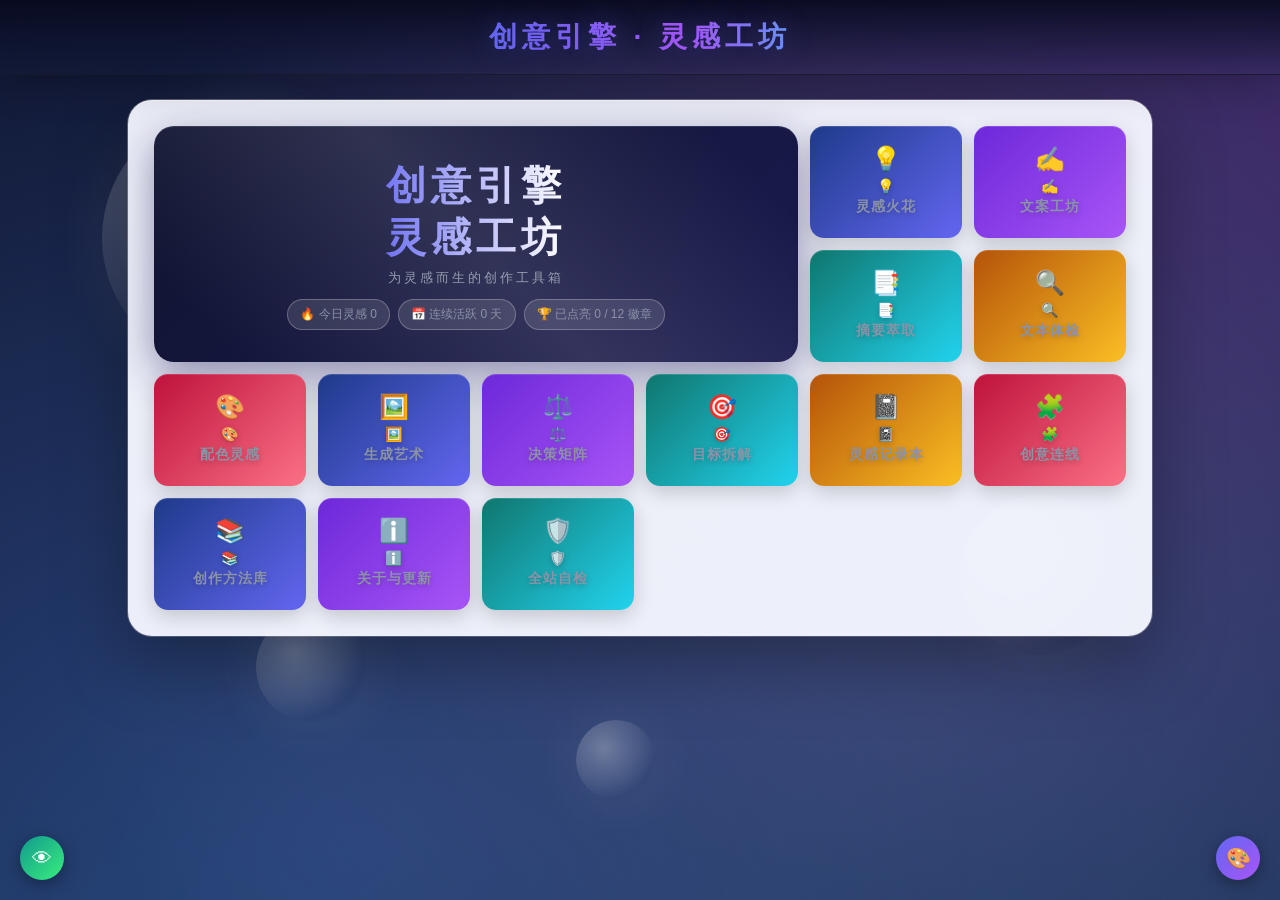
==== index.html @ bbc20951 "chore: 创意引擎站点更新" ====
﻿<!DOCTYPE html>
<html lang="zh-CN">
<head>
    <meta charset="UTF-8">
    <meta name="viewport" content="width=device-width, initial-scale=1.0">
    <title>创意引擎·灵感工坊——优质创作工具箱</title>
    <link rel="icon" href="favicon.ico" sizes="any">
    <link rel="icon" href="favicon.svg" type="image/svg+xml">
    <link rel="apple-touch-icon" href="favicon-48.png">
    <link rel="canonical" href="https://your-name.github.io/creativity/index.html">
    <style>
        /* ========== 全局重置 ========== */
        *, *::before, *::after { box-sizing: border-box; margin: 0; padding: 0; }
        body {
            font-family: "Segoe UI", "PingFang SC", "Microsoft YaHei", Arial, sans-serif;
            min-height: 100vh;
            background: var(--bg);
            color: #fff;
            overflow-x: hidden;
            position: relative;
        }

        /* ========== 背景流光层（20秒无缝循环） ========== */
        .bg-animation { position: fixed; top: 0; left: 0; width: 100%; height: 100%; z-index: 0; overflow: hidden; pointer-events: none; }
        .bg-flow-1 {
            position: absolute; top: -100%; left: -100%; width: 300%; height: 300%;
            background: var(--flow-grad);
            background-size: 400% 400%;
            animation: flowGradient 20s ease-in-out infinite;
            will-change: background-position;
        }
        .bg-flow-2 {
            position: absolute; top: -60%; left: -40%; width: 220%; height: 220%;
            background: radial-gradient(ellipse at 30% 70%, rgba(99,102,241,.30), transparent 50%),
                radial-gradient(ellipse at 65% 35%, rgba(168,85,247,.26), transparent 45%),
                radial-gradient(ellipse at 80% 80%, rgba(34,211,238,.20), transparent 40%);
            animation: flowDrift 20s ease-in-out infinite alternate;
            will-change: transform;
        }
        .bg-flow-3 {
            position: absolute; top: -30%; left: -20%; width: 180%; height: 180%;
            background: radial-gradient(circle at 50% 50%, rgba(255,255,255,.10), transparent 60%),
                radial-gradient(circle at 20% 80%, rgba(34,211,238,.16), transparent 50%);
            animation: flowRotate 20s linear infinite;
            will-change: transform;
        }
        @keyframes flowGradient { 0% { background-position: 0% 50%; } 50% { background-position: 100% 50%; } 100% { background-position: 0% 50%; } }
        @keyframes flowDrift { 0% { transform: translate(0,0) scale(1) rotate(0deg); } 50% { transform: translate(3%,-4%) scale(1.05) rotate(5deg); } 100% { transform: translate(-2%,3%) scale(.97) rotate(-5deg); } }
        @keyframes flowRotate { 0% { transform: rotate(0deg) scale(1); } 50% { transform: rotate(180deg) scale(1.08); } 100% { transform: rotate(360deg) scale(1); } }

        /* ========== 悬浮球 ========== */
        .orb {
            position: absolute; border-radius: 50%;
            background: radial-gradient(circle at 35% 35%, rgba(255,255,255,.3), rgba(255,255,255,.1) 50%, transparent 70%);
            box-shadow: 0 0 60px rgba(255,255,255,.08), inset 0 0 30px rgba(255,255,255,.04);
            pointer-events: none; will-change: transform, opacity;
        }
        .orb-1 { width: 260px; height: 260px; top: 12%; left: 8%; animation: orbFloatA 18s ease-in-out infinite, orbSpin 40s linear infinite; }
        .orb-2 { width: 160px; height: 160px; top: 55%; left: 75%; animation: orbFloatB 22s ease-in-out infinite, orbSpin 55s linear infinite; }
        .orb-3 { width: 110px; height: 110px; top: 68%; left: 20%; animation: orbFloatA 16s ease-in-out infinite reverse, orbSpin 35s linear infinite; }
        .orb-4 { width: 220px; height: 220px; top: 28%; left: 60%; animation: orbFloatB 20s ease-in-out infinite reverse, orbSpin 50s linear infinite; }
        .orb-5 { width: 80px; height: 80px; top: 80%; left: 45%; animation: orbFloatA 14s ease-in-out infinite, orbSpin 30s linear infinite; }
        @keyframes orbFloatA {
            0% { transform: translate(0,0) scale(1); opacity: .6; }
            30% { transform: translate(18px,-22px) scale(1.04); opacity: .8; }
            60% { transform: translate(-12px,10px) scale(.96); opacity: .5; }
            100% { transform: translate(0,0) scale(1); opacity: .6; }
        }
        @keyframes orbFloatB {
            0% { transform: translate(0,0) scale(1); opacity: .5; }
            35% { transform: translate(-20px,12px) scale(1.06); opacity: .7; }
            70% { transform: translate(14px,-15px) scale(.94); opacity: .4; }
            100% { transform: translate(0,0) scale(1); opacity: .5; }
        }
        @keyframes orbSpin { to { transform: rotate(360deg); } }

        /* ========== 头部 ========== */
        header {
            position: fixed; top: 0; left: 0; width: 100%; z-index: 1000; text-align: center;
            padding: 18px 20px;
            background: linear-gradient(180deg, rgba(8,10,30,.9), rgba(10,14,39,.5), transparent);
            backdrop-filter: blur(14px); -webkit-backdrop-filter: blur(14px);
            border-bottom: 1px solid rgba(255,255,255,.06);
            box-shadow: 0 4px 40px rgba(0,0,0,.3);
        }
        header h1 {
            font-size: 28px; font-weight: 900; letter-spacing: 5px;
            background: linear-gradient(90deg, #6366f1, #a855f7, #22d3ee, #6366f1);
            background-size: 200% 100%;
            -webkit-background-clip: text; -webkit-text-fill-color: transparent;
            background-clip: text;
            animation: textShine 3s linear infinite;
            display: inline-block;
            text-shadow: 0 0 30px rgba(99,102,241,.3);
        }
        @keyframes textShine { 0% { background-position: 0% 50%; } 100% { background-position: 200% 50%; } }

        /* ========== 主体 ========== */
        main {
            padding-top: 100px; position: relative; z-index: 10; min-height: 100vh;
            display: flex; justify-content: center; align-items: flex-start; padding-bottom: 50px;
        }
        .container {
            width: 80%; max-width: 1440px;
            background: var(--card);
            border-radius: 24px;
            box-shadow: 0 25px 70px rgba(0,0,0,.35), 0 0 0 1px rgba(255,255,255,.3), inset 0 1px 0 rgba(255,255,255,.6);
            max-height: calc(100vh - 130px);
            overflow-y: auto;
            padding: 20px;
            scroll-behavior: smooth;
        }
        .container::-webkit-scrollbar { width: 10px; }
        .container::-webkit-scrollbar-track { background: rgba(0,0,0,.04); border-radius: 12px; }
        .container::-webkit-scrollbar-thumb { background: var(--scroll-thumb); border-radius: 12px; border: 2px solid rgba(255,255,255,.4); }

        /* ========== 网格布局（6列） ========== */
        .grid { display: grid; grid-template-columns: repeat(6, 1fr); gap: 12px; padding: 6px; }
        @supports not (display: grid) {
            .grid { display: flex; flex-wrap: wrap; gap: 12px; }
            .title-area { flex: 1 1 100%; min-height: 100px; }
            .tool-box { flex: 1 1 calc(16.66% - 12px); min-width: 120px; }
        }

        /* ========== 标题区域（前2行前4列） ========== */
        .title-area {
            grid-column: 1 / 5; grid-row: 1 / 3;
            display: flex; flex-direction: column; align-items: center; justify-content: center;
            background: linear-gradient(135deg, #101430, #1a1a4e, #3b1d78, #1a1a4e);
            background-size: 300% 300%;
            border-radius: 20px;
            box-shadow: 0 12px 40px rgba(20,15,80,.45), inset 0 1px 0 rgba(255,255,255,.12);
            position: relative; overflow: hidden; cursor: default;
            transition: transform .4s cubic-bezier(.34,1.56,.64,1), box-shadow .4s ease;
            padding: 16px;
        }
        .title-area:hover { transform: translateY(-6px) scale(1.01); box-shadow: 0 18px 60px rgba(30,25,100,.5), 0 0 50px rgba(99,102,241,.25); }
        .title-area h2 {
            font-size: 40px; font-weight: 900; text-align: center; line-height: 1.3;
            letter-spacing: 5px;
            background: linear-gradient(90deg, #6366f1, #ffffff, #22d3ee, #6366f1);
            background-size: 300% 100%;
            -webkit-background-clip: text; -webkit-text-fill-color: transparent;
            background-clip: text;
            animation: titleShine 4s ease-in-out infinite;
        }
        .title-area .tagline { color: rgba(255,255,255,.75); font-size: 13px; letter-spacing: 3px; margin-top: 6px; }
        .title-area .stats { display: flex; gap: 8px; margin-top: 12px; flex-wrap: wrap; justify-content: center; }
        .title-area .stat-chip {
            padding: 6px 12px; border-radius: 999px; font-size: 12px; color: #fff;
            background: rgba(255,255,255,.12); border: 1px solid rgba(255,255,255,.25);
            backdrop-filter: blur(6px);
        }
        .title-area::before {
            content: ''; position: absolute; top: -50%; left: -50%; width: 200%; height: 200%;
            background: linear-gradient(45deg, transparent 30%, rgba(255,255,255,.12) 50%, transparent 70%);
            animation: titleSweep 5s ease-in-out infinite;
        }
        @keyframes titleShine { 0%,100% { background-position: 0% 50%; } 50% { background-position: 100% 50%; } }
        @keyframes titleSweep { 0% { transform: translateX(-60%) rotate(0deg); } 100% { transform: translateX(60%) rotate(0deg); } }

        /* ========== 工具框 ========== */
        .tool-box {
            position: relative; display: flex; flex-direction: column; align-items: center; justify-content: center;
            min-height: 112px; height: 112px; border-radius: 14px; padding: 12px 8px;
            text-decoration: none; color: #fff; font-size: 14px; font-weight: 600; letter-spacing: 1px;
            box-shadow: 0 6px 20px rgba(0,0,0,.18), inset 0 1px 0 rgba(255,255,255,.15);
            transition: transform .35s cubic-bezier(.34,1.56,.64,1), box-shadow .35s ease;
            cursor: pointer; will-change: transform; overflow: hidden; isolation: isolate;
        }
        .tool-box::before {
            content: ''; position: absolute; top: -80%; left: -80%; width: 260%; height: 260%;
            background: linear-gradient(45deg, transparent 40%, rgba(255,255,255,.18) 50%, transparent 60%);
            transform: rotate(45deg) translateX(-100%);
            transition: transform .6s ease; z-index: 0;
        }
        .tool-box:hover { transform: translateY(-8px) scale(1.02); box-shadow: 0 14px 35px rgba(0,0,0,.25), 0 0 40px rgba(120,150,255,.2); }
        .tool-box:hover::before { transform: rotate(45deg) translateX(100%); }
        .tool-box:active { transform: translateY(-2px) scale(.94); box-shadow: 0 4px 12px rgba(0,0,0,.2); transition-duration: .1s; }
        .color-0 { background: linear-gradient(135deg, #1e3a8a, #6366f1); }
        .color-1 { background: linear-gradient(135deg, #6d28d9, #a855f7); }
        .color-2 { background: linear-gradient(135deg, #0f766e, #22d3ee); }
        .color-3 { background: linear-gradient(135deg, #b45309, #fbbf24); }
        .color-4 { background: linear-gradient(135deg, #be123c, #fb7185); }
        .tool-box .tool-icon { font-size: 24px; line-height: 1; margin-bottom: 6px; position: relative; z-index: 2; display: block; }
        .tool-box .tool-icon:empty { display: none; }
        .tool-box .tool-title {
            position: relative; z-index: 2; display: flex; align-items: center; justify-content: center;
            width: 100%; text-align: center; line-height: 1.4; font-size: 14px;
            text-shadow: 0 2px 6px rgba(0,0,0,.2); word-break: normal; overflow-wrap: anywhere;
            min-height: 2.8em;
        }
        .tool-box .tooltip {
            position: absolute; bottom: calc(100% + 10px); left: 50%;
            transform: translateX(-50%) translateY(8px) scale(.9);
            background: rgba(15,18,40,.95); color: #fff; padding: 8px 14px; border-radius: 12px;
            font-size: 12px; line-height: 1.4; white-space: nowrap;
            box-shadow: 0 8px 30px rgba(0,0,0,.4), 0 0 0 1px rgba(255,255,255,.1);
            pointer-events: none; opacity: 0; visibility: hidden;
            transition: opacity .3s ease, transform .3s ease, visibility .3s; z-index: 9999;
        }
        .tool-box .tooltip::after {
            content: ''; position: absolute; top: 100%; left: 50%; transform: translateX(-50%);
            border: 6px solid transparent; border-top-color: rgba(15,18,40,.95);
        }
        .tool-box:hover .tooltip { opacity: 1; visibility: visible; transform: translateX(-50%) translateY(0) scale(1); }

        /* ========== 跳转覆盖层 ========== */
        .overlay {
            position: fixed; top: 0; left: 0; width: 100%; height: 100%; z-index: 999999;
            display: flex; align-items: center; justify-content: center;
            background: rgba(8,10,25,.72); backdrop-filter: blur(18px); -webkit-backdrop-filter: blur(18px);
            opacity: 0; visibility: hidden; transition: opacity .4s ease, visibility .4s ease; pointer-events: none;
        }
        .overlay.active { opacity: 1; visibility: visible; pointer-events: auto; }
        .loader-wrap { position: relative; width: 180px; height: 180px; display: flex; align-items: center; justify-content: center; }
        .loader-ring {
            position: absolute; top: 0; left: 0; width: 100%; height: 100%; border-radius: 50%;
            border: 3px solid rgba(255,255,255,.1); border-top-color: #6366f1; border-right-color: #22d3ee;
            animation: ringSpin .8s linear infinite; box-sizing: border-box;
        }
        .loader-ring::before {
            content: ''; position: absolute; top: 12px; left: 12px; right: 12px; bottom: 12px; border-radius: 50%;
            border: 2px solid transparent; border-bottom-color: #a855f7; border-left-color: #6366f1;
            animation: ringSpin 1.4s linear infinite reverse;
        }
        .loader-ring::after {
            content: ''; position: absolute; top: 28px; left: 28px; right: 28px; bottom: 28px; border-radius: 50%;
            border: 1px solid transparent; border-top-color: #fb7185; border-right-color: #22d3ee;
            animation: ringSpin 2s linear infinite;
        }
        .loader-text {
            position: relative; z-index: 5; font-size: 24px; font-weight: 900; letter-spacing: 4px;
            background: linear-gradient(90deg, #6366f1, #a855f7, #6366f1);
            background-size: 200% 100%;
            -webkit-background-clip: text; -webkit-text-fill-color: transparent; background-clip: text;
            animation: textShine 1.5s linear infinite;
        }
        @keyframes ringSpin { to { transform: rotate(360deg); } }

        /* ========== 响应式 ========== */
        @media (max-width: 1024px) {
            .container { width: 92%; padding: 14px; }
            .grid { grid-template-columns: repeat(4, 1fr); gap: 10px; }
            .title-area { grid-column: 1 / -1; grid-row: auto; min-height: 130px; }
            .title-area h2 { font-size: 30px; letter-spacing: 3px; }
        }
        @media (max-width: 768px) {
            header { padding: 14px 16px; }
            header h1 { font-size: 20px; letter-spacing: 2px; }
            main { padding-top: 80px; }
            .container { width: 94%; max-width: 100%; padding: 12px; max-height: none; border-radius: 18px; }
            .grid { grid-template-columns: repeat(3, 1fr); gap: 8px; padding: 4px; }
            .title-area { grid-column: 1 / -1; grid-row: auto; min-height: 110px; border-radius: 16px; }
            .title-area h2 { font-size: 24px; letter-spacing: 2px; }
            .tool-box { min-height: 96px; height: auto; padding: 10px 6px; border-radius: 12px; }
            .tool-box .tool-icon { font-size: 22px; margin-bottom: 4px; }
            .tool-box .tool-title { font-size: 12px; line-height: 1.35; min-height: auto; letter-spacing: .5px; }
            .tool-box .tooltip { display: none; }
        }
        @media (max-width: 480px) {
            header h1 { font-size: 18px; letter-spacing: 1px; }
            .container { width: 96%; padding: 10px; }
            .grid { grid-template-columns: repeat(2, 1fr); gap: 8px; }
            .title-area { min-height: 100px; }
            .title-area h2 { font-size: 21px; letter-spacing: 1px; }
            .tool-box { min-height: 100px; padding: 12px 8px; }
            .tool-box .tool-icon { font-size: 24px; }
            .tool-box .tool-title { font-size: 13px; line-height: 1.4; }
        }
        @supports not (display: grid) {
            .grid { display: flex; flex-wrap: wrap; gap: 12px; }
            .title-area { flex: 1 1 100%; min-height: 100px; }
            .tool-box { flex: 1 1 calc(16.66% - 12px); min-width: 120px; }
            @media (max-width: 768px) { .tool-box { flex: 1 1 calc(33.33% - 8px); min-width: 0; } }
            @media (max-width: 480px) { .tool-box { flex: 1 1 calc(50% - 8px); } }
        }
    </style>

    <link rel="stylesheet" href="common.css">
    <script>
        try {
            var _ct = localStorage.getItem('cy_theme');
            var _ok = ['dark','blue','gold','light','milk','guofeng','snowsun','cyber','aurora','custom'];
            if (_ct && _ok.indexOf(_ct) >= 0) { document.documentElement.setAttribute('data-theme', _ct); }
        } catch (e) {}
    </script>

    <!-- PWA支持 -->
    <link rel="manifest" href="manifest.json">
    <meta name="theme-color" content="#6366f1">
    <meta name="apple-mobile-web-app-capable" content="yes">
    <meta name="apple-mobile-web-app-status-bar-style" content="black-translucent">
    <meta name="apple-mobile-web-app-title" content="创意引擎">
    <meta name="mobile-web-app-capable" content="yes">

    <!-- SEO/分享元信息 -->
    <meta name="description" content="创意引擎——为灵感而生的创作工具箱｜点子生成、文案、摘要、配色、生成艺术等 12 个工具">
    <meta property="og:title" content="创意引擎·灵感工坊">
    <meta property="og:description" content="创意引擎——为灵感而生的创作工具箱｜点子生成、文案、摘要、配色、生成艺术等 12 个工具">
    <meta property="og:type" content="website">
    <meta property="og:site_name" content="创意引擎">
    <meta property="og:url" content="https://your-name.github.io/creativity/index.html">

    <link rel="stylesheet" href="common.css">
    <script defer src="common.js"></script>
    <script defer src="theme.js"></script>
    <script defer src="cy-features.js"></script>
</head>
<body>

    <!-- 背景流光层 -->
    <div class="bg-animation">
        <div class="bg-flow-1"></div>
        <div class="bg-flow-2"></div>
        <div class="bg-flow-3"></div>
        <div class="orb orb-1"></div>
        <div class="orb orb-2"></div>
        <div class="orb orb-3"></div>
        <div class="orb orb-4"></div>
        <div class="orb orb-5"></div>
    </div>

    <!-- 头部 -->
    <header>
        <h1>创意引擎 · 灵感工坊</h1>
    </header>

    <!-- 主体内容 -->
    <main>
        <div class="container">
            <div class="grid" id="grid"></div>
        </div>
    </main>

    <!-- 跳转覆盖层 -->
    <div class="overlay" id="overlay">
        <div class="loader-wrap">
            <div class="loader-ring"></div>
            <div class="loader-text">灵感迸发～</div>
        </div>
    </div>

    <script>
        /* ========== 工具配置（单一来源） ========== */
        const toolsConfig = [
            { title: '💡 灵感火花', desc: '组合式创意点子生成器：8 大领域、数千种组合，专治灵感枯竭', link: '1.html', icon: '💡' },
            { title: '✍️ 文案工坊', desc: '品牌标语 / 广告标题 / 社交金句 / 祝福文案，5 种模式一键产出', link: '2.html', icon: '✍️' },
            { title: '📑 摘要萃取', desc: '抽取式智能摘要：自动提炼长文核心句与关键词', link: '3.html', icon: '📑' },
            { title: '🔍 文本体检', desc: '字数 / 词频 / 词云 / 阅读时长 / 情感倾向，全方位文本分析', link: '4.html', icon: '🔍' },
            { title: '🎨 配色灵感', desc: '6 种配色算法 + WCAG 对比度检查，灵感配色一键带走', link: '5.html', icon: '🎨' },
            { title: '🖼️ 生成艺术', desc: '流场 / 分形 / 粒子等 6 种代码画布，生成独一无二的艺术图', link: '6.html', icon: '🖼️' },
            { title: '⚖️ 决策矩阵', desc: '加权打分 + 敏感性分析，让选择不再凭感觉', link: '7.html', icon: '⚖️' },
            { title: '🎯 目标拆解', desc: 'SMART 体检 + 里程碑自动规划 + 甘特图可视化', link: '8.html', icon: '🎯' },
            { title: '📓 灵感记录本', desc: '想法速记 / 标签管理 / 搜索 / 导入导出，灵感不流失', link: '9.html', icon: '📓' },
            { title: '🧩 创意连线', desc: '随机词汇强制连接训练，练出天马行空的联想力', link: '10.html', icon: '🧩' },
            { title: '📚 创作方法库', desc: '头脑风暴 / SCAMPER / 六顶思考帽，交互式创作方法论', link: '11.html', icon: '📚' },
            { title: 'ℹ️ 关于与更新', desc: '项目说明 / 更新日志 / 每日签到 / 使用统计', link: '12.html', icon: 'ℹ️' },
            { title: '🛡️ 全站自检', desc: '一键体检全站状态：存储 / 离线 / 页面可达性', link: 'verify.html', icon: '🛡️' }
        ];

        /* 纯本地页面，无需域名规范化 */
        function normalizeLink(link) {
            if (!link) return '#';
            if (/^www\./i.test(link)) return 'https://' + link;
            return link;
        }

        /* ========== 创建工具框 ========== */
        function createToolBox(index) {
            const a = document.createElement('a');
            a.className = 'tool-box color-' + (index % 5);
            a.dataset.index = index;

            const config = toolsConfig[index];

            const iconSpan = document.createElement('span');
            iconSpan.className = 'tool-icon';

            const titleSpan = document.createElement('span');
            titleSpan.className = 'tool-title';

            const tooltipSpan = document.createElement('span');
            tooltipSpan.className = 'tooltip';

            if (config && config.title) {
                iconSpan.textContent = config.icon || '';
                var titleText = config.title;
                var lastDashIdx = titleText.lastIndexOf(' ');
                if (lastDashIdx !== -1 && lastDashIdx + 1 < titleText.length) {
                    titleSpan.innerHTML = titleText.substring(0, lastDashIdx + 1) + '<br class="mobile-break">' + titleText.substring(lastDashIdx + 1);
                } else {
                    titleSpan.textContent = titleText;
                }
                tooltipSpan.textContent = config.desc || '点我试试～';
                a.href = normalizeLink(config.link);
                a.setAttribute('aria-label', config.title + (config.desc ? ' - ' + config.desc : ''));
                a.setAttribute('title', config.desc || config.title);
            } else {
                iconSpan.textContent = '';
                titleSpan.textContent = '敬请期待～';
                tooltipSpan.textContent = '敬请期待～';
                a.href = '#';
                a.setAttribute('aria-label', '敬请期待～');
                a.setAttribute('title', '敬请期待～');
            }

            a.appendChild(iconSpan);
            a.appendChild(titleSpan);
            a.appendChild(tooltipSpan);

            a.addEventListener('click', function (e) {
                e.preventDefault();
                const url = (config && config.link) ? config.link : '';
                showLoadingOverlay(url);
            });

            return a;
        }

        /* ========== 渲染工具网格 ========== */
        function renderTools() {
            const grid = document.getElementById('grid');
            grid.innerHTML = '';

            const titleArea = document.createElement('div');
            titleArea.className = 'title-area';
            titleArea.innerHTML = '<h2>创意引擎<br class="mobile-break">灵感工坊</h2>' +
                '<div class="tagline">为灵感而生的创作工具箱</div>' +
                '<div class="stats" id="heroStats"></div>';
            grid.appendChild(titleArea);

            renderHeroStats();

            for (let i = 0; i < toolsConfig.length; i++) {
                grid.appendChild(createToolBox(i));
            }
        }

        /* ========== 英雄区动态统计 ========== */
        function renderHeroStats() {
            const box = document.getElementById('heroStats');
            if (!box) return;
            let today = 0, streak = 0, ach = 0;
            try {
                if (window.CY && CY.activity) { today = CY.activity.todayCount(); streak = CY.activity.streakDays(); }
                ach = (CY.getUnlocked ? CY.getUnlocked() : []).length;
            } catch (e) {}
            box.innerHTML =
                '<span class="stat-chip">🔥 今日灵感 ' + today + '</span>' +
                '<span class="stat-chip">📅 连续活跃 ' + streak + ' 天</span>' +
                '<span class="stat-chip">🏆 已点亮 ' + ach + ' / ' + (window.CY && CY.ACHIEVEMENTS ? CY.ACHIEVEMENTS.length : 12) + ' 徽章</span>';
        }

        /* ========== 跳转覆盖层 ========== */
        let overlayTimer = null;
        function showLoadingOverlay(url) {
            const overlay = document.getElementById('overlay');
            overlay.classList.add('active');
            if (overlayTimer) clearTimeout(overlayTimer);
            overlayTimer = setTimeout(() => {
                overlay.classList.remove('active');
                if (!url || url === '#') return;
                const target = normalizeLink(url);
                window.location.href = target;
            }, 900);
        }

        document.addEventListener('DOMContentLoaded', function () {
            renderTools();
            window.refreshTools = function (newConfig) {
                if (newConfig && Array.isArray(newConfig)) {
                    toolsConfig.length = 0;
                    toolsConfig.push(...newConfig);
                }
                renderTools();
            };
        });

        /* 公共函数挂到 window，供调试/后续扩展 */
        if (!('normalizeLink' in window)) window.normalizeLink = normalizeLink;
        if (!('createToolBox' in window)) window.createToolBox = createToolBox;
        if (!('renderTools' in window)) window.renderTools = renderTools;
        if (!('showLoadingOverlay' in window)) window.showLoadingOverlay = showLoadingOverlay;
    </script>
</body>
</html>
---- common.css ----
/* ============================================================
 * 创意引擎全站公共样式 common.css
 * 内容：10 主题变量体系 + V2 设计 Token 别名层 + 共享 UI 套件
 * 页面一律引用 --zl-* 别名，自动跟随主题，无需重复造样式
 * ============================================================ */

/* ---------- 全局重置 ---------- */
*, *::before, *::after { box-sizing: border-box; }

body {
    margin: 0;
    font-family: "Segoe UI", "PingFang SC", "Microsoft YaHei", Arial, sans-serif;
    background: var(--bg);
    color: var(--txt);
    min-height: 100vh;
    overflow-x: hidden;
    padding: env(safe-area-inset-top, 0) env(safe-area-inset-right, 0)
             env(safe-area-inset-bottom, 0) env(safe-area-inset-left, 0);
}

/* 触摸设备：禁用 hover 残留 */
@media (hover: none) {
    .cy-btn:hover, .tool-box:hover, .card:hover, .box:hover, button:hover, a:hover {
        transform: none !important;
        box-shadow: inherit !important;
    }
    .tooltip, [class*="tooltip"], [class*="tip"] { display: none !important; }
}

/* 游戏/工具按钮触摸目标放大 */
button, .cy-btn, [class*="btn"] { min-width: 44px; min-height: 44px; }

/* ============ V1.4 多主题变量体系（默认深色流光 + 10 主题） ============ */
:root {
    --bg: #0a0e1f;
    --bg-dim: linear-gradient(rgba(2,6,16,.18),rgba(2,6,16,.32));
    --card: rgba(245,247,255,.96);
    --card-2: #ffffff;
    --txt: #333333;
    --dim: #8b93a7;
    --line: #e8e8e8;
    --gold: #6366f1;
    --gold-2: #22d3ee;
    --blue: #6366f1;
    --green: #11998e;
    --red: #ef4444;
    --glow: #6366f1;
    --glow-2: #a855f7;
    --glow-3: #22d3ee;
    --radius: 16px;
    --shadow: 0 25px 70px rgba(0, 0, 0, .35);
    --btn-txt: #ffffff;
    --title-grad: linear-gradient(135deg, #6366f1, #a855f7, #22d3ee, #6366f1);
    --flow-grad: linear-gradient(125deg, #0a0e1f, #131735, #23205c, #3b1d78, #1d1b4b, #0f122f, #241a54);
    --scroll-thumb: linear-gradient(180deg, #6366f1, #a855f7);
    --bg-glow: radial-gradient(ellipse 70% 45% at 50% -6%, rgba(99,102,241,.22), rgba(168,85,247,.12), transparent 72%);
    --bg-pattern: linear-gradient(rgba(99,102,241,.05) 1px,transparent 1px),linear-gradient(90deg,rgba(99,102,241,.05) 1px,transparent 1px),radial-gradient(circle at 20% 14%,rgba(99,102,241,.16),transparent 46%),radial-gradient(circle at 82% 20%,rgba(168,85,247,.12),transparent 42%),radial-gradient(circle at 58% 78%,rgba(34,211,238,.08),transparent 52%);
    --bg-image: radial-gradient(ellipse 90% 60% at 50% -10%, rgba(99,102,241,.28), rgba(34,211,238,.10), transparent 70%);
}
:root[data-theme="blue"] {
    --bg: #0b0e1a; --bg-dim: linear-gradient(rgba(2,6,16,.18),rgba(2,6,16,.32));
    --card: rgba(20,26,46,.82); --card-2: #161d38;
    --txt: #e8ecf5; --dim: #8b93a7;
    --line: #2a3557;
    --gold: #7aa8ff; --gold-2: #4a7dff;
    --blue: #4da3ff; --green: #3ddc97; --red: #ff6b6b;
    --glow: #7aa8ff; --glow-2: #a8c9ff; --glow-3: #4a7dff;
    --radius: 14px;
    --shadow: 0 8px 28px rgba(2,6,18,.55);
    --btn-txt: #0b0e1a;
    --title-grad: linear-gradient(135deg, var(--glow), var(--gold), var(--gold-2));
    --flow-grad: linear-gradient(125deg, #0a0e1f, #131735, #23205c, #3b1d78, #1d1b4b, #0f122f, #241a54);
    --scroll-thumb: linear-gradient(180deg, var(--gold), var(--gold-2));
    --bg-glow: radial-gradient(ellipse 70% 45% at 50% -6%, rgba(122,168,255,.18), rgba(180,140,255,.10), transparent 72%);
    --bg-pattern: linear-gradient(rgba(122,168,255,.05) 1px,transparent 1px),linear-gradient(90deg,rgba(122,168,255,.05) 1px,transparent 1px),radial-gradient(circle at 20% 14%,rgba(122,168,255,.16),transparent 46%),radial-gradient(circle at 82% 20%,rgba(180,140,255,.12),transparent 42%),radial-gradient(circle at 58% 78%,rgba(77,163,255,.08),transparent 52%);
    --bg-image: radial-gradient(ellipse 90% 60% at 50% -10%, rgba(122,168,255,.26), rgba(180,140,255,.10), transparent 70%);
}
:root[data-theme="gold"] {
    --bg: #0d0a05; --bg-dim: linear-gradient(rgba(0,0,0,.06),rgba(0,0,0,.14));
    --card: rgba(28,23,14,.88); --card-2: #251e11;
    --txt: #f0e9d8; --dim: #9a8f74;
    --line: #3d331d;
    --gold: #f5c542; --gold-2: #e6a817;
    --blue: #6fb7ff; --green: #4cdb8b; --red: #ff7b7b;
    --glow: #f5c542; --glow-2: #fff3c4; --glow-3: #e6a817;
    --radius: 14px;
    --shadow: 0 8px 30px rgba(0,0,0,.6);
    --btn-txt: #3a2a00;
    --title-grad: linear-gradient(135deg, var(--glow), var(--gold), var(--gold-2));
    --flow-grad: linear-gradient(125deg, #0a0e1f, #131735, #23205c, #3b1d78, #1d1b4b, #0f122f, #241a54);
    --scroll-thumb: linear-gradient(180deg, var(--gold), var(--gold-2));
    --bg-glow: radial-gradient(ellipse 65% 42% at 50% -6%, rgba(245,197,66,.14), rgba(255,160,40,.06), transparent 72%);
    --bg-pattern: repeating-linear-gradient(45deg,rgba(245,197,66,.03) 0 1px,transparent 1px 16px),radial-gradient(circle at 50% -10%,rgba(245,197,66,.16),transparent 55%),radial-gradient(circle at 85% 32%,rgba(230,168,23,.08),transparent 46%);
    --bg-image: radial-gradient(ellipse 90% 60% at 50% -10%, rgba(245,197,66,.22), rgba(230,168,23,.08), transparent 70%);
}
:root[data-theme="light"] {
    --bg: #f4f6fb; --bg-dim: none;
    --card: rgba(255,255,255,.85); --card-2: #eef2f9;
    --txt: #1e2733; --dim: #64748b;
    --line: #e2e8f0;
    --gold: #6366f1; --gold-2: #22d3ee;
    --blue: #4f46e5; --green: #0d9488; --red: #dc2626;
    --glow: #6366f1; --glow-2: #a5b4fc; --glow-3: #22d3ee;
    --radius: 14px;
    --shadow: 0 6px 20px rgba(15,23,42,.10);
    --btn-txt: #ffffff;
    --title-grad: linear-gradient(135deg, var(--glow), var(--gold), var(--gold-2));
    --flow-grad: linear-gradient(125deg, #0a0e1f, #131735, #23205c, #3b1d78, #1d1b4b, #0f122f, #241a54);
    --scroll-thumb: linear-gradient(180deg, var(--gold), var(--gold-2));
    --bg-glow: radial-gradient(ellipse 70% 45% at 50% -6%, rgba(165,180,252,.35), rgba(196,181,253,.18), transparent 72%);
    --bg-pattern: radial-gradient(circle at 50% -4%,rgba(165,180,252,.30),transparent 55%),radial-gradient(circle at 18% 82%,rgba(196,181,253,.16),transparent 46%),radial-gradient(rgba(99,102,241,.09) 1px,transparent 1px);
    --bg-image: radial-gradient(ellipse 90% 60% at 50% -10%, rgba(165,180,252,.30), rgba(34,211,238,.10), transparent 70%);
}
:root[data-theme="milk"] {
    --bg: #f5edd9; --bg-dim: linear-gradient(rgba(0,0,0,.05),rgba(0,0,0,.12));
    --card: rgba(255,252,243,.92); --card-2: #efe6d0;
    --txt: #4a3e2a; --dim: #8a7c5e;
    --line: #e0d4b8;
    --gold: #c9a227; --gold-2: #a8871f;
    --blue: #6b8fd6; --green: #6aa84f; --red: #d96c5e;
    --glow: #c9a227; --glow-2: #f0e0ae; --glow-3: #a8871f;
    --radius: 14px;
    --shadow: 0 8px 26px rgba(120,95,40,.16);
    --btn-txt: #4a3e2a;
    --title-grad: linear-gradient(135deg, var(--glow), var(--gold), var(--gold-2));
    --flow-grad: linear-gradient(125deg, #0a0e1f, #131735, #23205c, #3b1d78, #1d1b4b, #0f122f, #241a54);
    --scroll-thumb: linear-gradient(180deg, var(--gold), var(--gold-2));
    --bg-glow: radial-gradient(ellipse 70% 45% at 50% -6%, rgba(214,175,80,.16), rgba(255,240,200,.10), transparent 72%);
    --bg-pattern: repeating-linear-gradient(0deg,rgba(201,162,39,.05) 0 1px,transparent 1px 32px),radial-gradient(circle at 50% -8%,rgba(214,175,80,.18),transparent 55%),radial-gradient(circle at 16% 86%,rgba(255,240,200,.16),transparent 44%);
    --bg-image: radial-gradient(ellipse 90% 60% at 50% -10%, rgba(214,175,80,.20), rgba(255,240,200,.08), transparent 70%);
}
:root[data-theme="guofeng"] {
    --bg: #160b08; --bg-dim: linear-gradient(rgba(10,4,2,.18),rgba(10,4,2,.30));
    --card: rgba(42,20,14,.86); --card-2: #2a1a12;
    --txt: #f5ead9; --dim: #b3976f;
    --line: #5a3520;
    --gold: #e0b13c; --gold-2: #c98f1b;
    --blue: #7fb4ff; --green: #5cdb8b; --red: #ff7b6b;
    --glow: #e0b13c; --glow-2: #ffe9b8; --glow-3: #c98f1b;
    --radius: 14px;
    --shadow: 0 8px 30px rgba(0,0,0,.6);
    --btn-txt: #3a2600;
    --title-grad: linear-gradient(135deg, var(--glow), var(--gold), var(--gold-2));
    --flow-grad: linear-gradient(125deg, #0a0e1f, #131735, #23205c, #3b1d78, #1d1b4b, #0f122f, #241a54);
    --scroll-thumb: linear-gradient(180deg, var(--gold), var(--gold-2));
    --bg-glow: radial-gradient(ellipse 70% 45% at 50% -6%, rgba(224,60,40,.20), rgba(224,177,60,.10), transparent 72%);
    --bg-pattern: repeating-linear-gradient(45deg,rgba(224,60,40,.05) 0 1px,transparent 1px 18px);
    --bg-image: radial-gradient(ellipse 90% 60% at 50% -10%, rgba(224,177,60,.18), rgba(224,60,40,.08), transparent 70%);
}
:root[data-theme="snowsun"] {
    --bg: #0a0f1c; --bg-dim: linear-gradient(rgba(4,8,16,.20),rgba(4,8,16,.34));
    --card: rgba(12,18,32,.40); --card-2: rgba(18,26,44,.48);
    --txt: #eef3fb; --dim: #9db0cb;
    --line: rgba(210,225,255,.26);
    --gold: #ffb45c; --gold-2: #f08a30;
    --blue: #6fb7ff; --green: #4cdb8b; --red: #ff8a8a;
    --glow: #ffb45c; --glow-2: #ffe3b0; --glow-3: #f08a30;
    --radius: 14px;
    --shadow: 0 8px 30px rgba(0,0,0,.55);
    --btn-txt: #3a1c00;
    --title-grad: linear-gradient(135deg, var(--glow), var(--gold), var(--gold-2));
    --flow-grad: linear-gradient(125deg, #0a0e1f, #131735, #23205c, #3b1d78, #1d1b4b, #0f122f, #241a54);
    --scroll-thumb: linear-gradient(180deg, var(--gold), var(--gold-2));
    --bg-glow: radial-gradient(ellipse 70% 45% at 50% -6%, rgba(255,170,70,.20), rgba(120,160,255,.08), transparent 72%);
    --bg-pattern: repeating-linear-gradient(45deg,rgba(255,255,255,.03) 0 1px,transparent 1px 22px);
    --bg-image: radial-gradient(ellipse 90% 60% at 50% -10%, rgba(255,170,70,.20), rgba(120,160,255,.08), transparent 70%);
}
:root[data-theme="cyber"] {
    --bg: #070714; --bg-dim: linear-gradient(rgba(0,0,0,.18),rgba(0,0,0,.34));
    --card: rgba(16,12,36,.55); --card-2: #101a3a;
    --txt: #e8f6ff; --dim: #8a92b8;
    --line: rgba(0,217,255,.35);
    --gold: #00d9ff; --gold-2: #0090cc;
    --blue: #00d9ff; --green: #0090cc; --red: #ff8a8a;
    --glow: #00d9ff; --glow-2: #b8f4ff; --glow-3: #0090cc;
    --radius: 14px;
    --shadow: 0 8px 30px rgba(0,0,0,.55);
    --btn-txt: #001820;
    --title-grad: linear-gradient(135deg, var(--glow), var(--gold), var(--gold-2));
    --flow-grad: linear-gradient(125deg, #0a0e1f, #131735, #23205c, #3b1d78, #1d1b4b, #0f122f, #241a54);
    --scroll-thumb: linear-gradient(180deg, var(--gold), var(--gold-2));
    --bg-glow: radial-gradient(ellipse 70% 45% at 50% -6%, rgba(255,255,255,.10), transparent 72%);
    --bg-pattern: repeating-linear-gradient(45deg,rgba(0,217,255,.05) 0 1px,transparent 1px 20px);
    --bg-image: radial-gradient(ellipse 90% 60% at 50% -10%, rgba(0,217,255,.20), rgba(0,144,204,.08), transparent 70%);
}
:root[data-theme="aurora"] {
    --bg: #071018; --bg-dim: linear-gradient(rgba(0,0,0,.18),rgba(0,0,0,.34));
    --card: rgba(12,26,30,.5); --card-2: #10242e;
    --txt: #eafbf2; --dim: #82a898;
    --line: rgba(125,255,176,.35);
    --gold: #7dffb0; --gold-2: #3dd98a;
    --blue: #7dffb0; --green: #3dd98a; --red: #ff8a8a;
    --glow: #7dffb0; --glow-2: #c0f8e0; --glow-3: #3dd98a;
    --radius: 14px;
    --shadow: 0 8px 30px rgba(0,0,0,.55);
    --btn-txt: #00281a;
    --title-grad: linear-gradient(135deg, var(--glow), var(--gold), var(--gold-2));
    --flow-grad: linear-gradient(125deg, #0a0e1f, #131735, #23205c, #3b1d78, #1d1b4b, #0f122f, #241a54);
    --scroll-thumb: linear-gradient(180deg, var(--gold), var(--gold-2));
    --bg-glow: radial-gradient(ellipse 70% 45% at 50% -6%, rgba(255,255,255,.10), transparent 72%);
    --bg-pattern: repeating-linear-gradient(45deg,rgba(125,255,176,.05) 0 1px,transparent 1px 20px);
    --bg-image: radial-gradient(ellipse 90% 60% at 50% -10%, rgba(125,255,176,.18), rgba(61,217,138,.08), transparent 70%);
}
:root[data-theme="custom"] {
    --bg: #0b0e1a; --bg-dim: linear-gradient(rgba(2,6,16,.18));
    --card: rgba(20,26,46,.82); --card-2: #161d38;
    --txt: #e8ecf5; --dim: #8b93a7;
    --line: #2a3557;
    --gold: #7aa8ff; --gold-2: #4a7dff;
    --blue: #4da3ff; --green: #3ddc97; --red: #ff6b6b;
    --glow: #7aa8ff; --glow-2: #a8c9ff; --glow-3: #4a7dff;
    --radius: 14px;
    --shadow: 0 8px 28px rgba(2,6,18,.55);
    --btn-txt: #0b0e1a;
    --title-grad: linear-gradient(135deg, var(--glow), var(--gold), var(--gold-2));
    --flow-grad: linear-gradient(125deg, #0a0e1f, #131735, #23205c, #3b1d78, #1d1b4b, #0f122f, #241a54);
    --scroll-thumb: linear-gradient(180deg, var(--gold), var(--gold-2));
    --bg-glow: radial-gradient(ellipse 70% 45% at 50% -6%, rgba(122,168,255,.18), rgba(180,140,255,.10), transparent 72%);
    --bg-pattern: linear-gradient(rgba(122,168,255,.05) 1px,transparent 1px),linear-gradient(90deg,rgba(122,168,255,.05) 1px,transparent 1px),radial-gradient(circle at 20% 14%,rgba(122,168,255,.16),transparent 46%),radial-gradient(circle at 82% 20%,rgba(180,140,255,.12),transparent 42%),radial-gradient(circle at 58% 78%,rgba(77,163,255,.08),transparent 52%);
    --bg-image: var(--custom-bg, radial-gradient(ellipse 90% 60% at 50% -10%, rgba(122,168,255,.22), rgba(77,163,255,.08), transparent 70%));
}

/* ============ 非深色流光主题：背景 = 光晕 + 纹理（背景图已内联为渐变，无需外部图片） ============ */
:root[data-theme]:not([data-theme="dark"]) .bg-flow-1 {
    background-image: var(--bg-image), var(--bg-dim, transparent), var(--bg-glow), var(--bg-pattern);
    background-size: cover, cover, auto, auto;
    background-position: center, center, center, center;
    background-attachment: fixed, fixed, local, local;
    animation: none;
}
:root[data-theme] { --card-2: var(--card); }

/* ============ 欣赏模式（左下角 👁 按钮：隐藏界面，纯欣赏背景） ============ */
body.cy-admire main, body.cy-admire header, body.cy-admire footer,
body.cy-admire .container, body.cy-admire .cy-shell, body.cy-admire #cyThemeBtn,
body.cy-admire .cy-theme-panel, body.cy-admire .back-area,
body.cy-admire .title-area, body.cy-admire .tool-card,
body.cy-admire .card, body.cy-admire .cy-page, body.cy-admire .orb { display: none !important; }
body.cy-admire { overflow: hidden !important; }

/* ============ 主题面板 ============ */
.cy-custom-up {
    display: inline-block; margin-left: 6px; padding: 1px 5px;
    border-radius: 8px; background: rgba(127,127,127,.25);
    font-size: 12px; line-height: 1.5; cursor: pointer; user-select: none;
}
.cy-custom-up:hover { background: rgba(127,127,127,.45); }

.cy-theme-panel {
    position: fixed;
    bottom: 74px;
    right: 16px;
    z-index: 2147483645;
    width: 272px;
    max-height: 320px;
    overflow-y: auto;
    background: var(--card);
    border: 1px solid var(--line);
    border-radius: 16px;
    box-shadow: var(--shadow);
    padding: 12px;
    display: none;
    color: var(--txt);
    scrollbar-width: thin;
}
.cy-theme-panel.open { display: block; }
.cy-theme-panel::-webkit-scrollbar { width: 6px; }
.cy-theme-panel::-webkit-scrollbar-thumb { background: var(--gold-2); border-radius: 3px; }
.cy-theme-grid { display: grid; grid-template-columns: repeat(3, 1fr); gap: 8px; }
.cy-theme-item {
    display: flex; flex-direction: column; align-items: center; gap: 4px;
    padding: 8px 4px; border: 1px solid var(--line); border-radius: 10px;
    cursor: pointer; background: var(--card-2); color: var(--txt); font-size: 11px;
    transition: transform .2s, box-shadow .2s;
}
.cy-theme-item:hover { transform: translateY(-2px); box-shadow: 0 6px 18px rgba(0,0,0,.18); }
.cy-theme-item.active { border-color: var(--gold); box-shadow: 0 0 0 2px var(--gold); }
.cy-theme-dot { width: 26px; height: 26px; border-radius: 50%; border: 2px solid rgba(255,255,255,.5); box-shadow: 0 2px 8px rgba(0,0,0,.3); }
.cy-theme-title { font-weight: 700; margin-bottom: 8px; font-size: 13px; }

/* ============ V2 对比度兜底层 ============ */
[style*="color:#333"], [style*="color: #333"],
[style*="color:#444"], [style*="color: #444"],
[style*="color:#555"], [style*="color: #555"],
[style*="color:#666"], [style*="color: #666"],
[style*="color:#777"], [style*="color: #777"],
[style*="color:#888"], [style*="color: #888"],
[style*="color:#999"], [style*="color: #999"],
[style*="color:#aaa"], [style*="color: #aaa"],
[style*="color:#bbb"], [style*="color: #bbb"],
[style*="color:#ccc"], [style*="color: #ccc"] { color: var(--dim) !important; }
input::placeholder, textarea::placeholder { color: var(--dim) !important; }
.hint, .tip, .tips, .note, .desc, .sub, .sub-text, .info, .muted, .gray, .small-text,
.empty-tip { color: var(--dim); }
.back-home, .back-btn, .back-link, a[class*="back-"] { color: var(--dim) !important; -webkit-text-fill-color: var(--dim) !important; }
.mode-tab { color: var(--txt) !important; -webkit-text-fill-color: var(--txt) !important; }
.mode-tab.active { color: #fff !important; -webkit-text-fill-color: #fff !important; }

/* ============ V2 设计 Token 别名层（页面只引用 --zl-*，永远跟随主题） ============ */
:root[data-theme] {
    --zl-bg: var(--bg);
    --zl-bg-dim: var(--bg-dim);
    --zl-card: var(--card);
    --zl-card-2: var(--card-2);
    --zl-text: var(--txt);
    --zl-muted: var(--dim);
    --zl-dim: var(--dim);
    --zl-border: var(--line);
    --zl-accent: var(--gold);
    --zl-accent-2: var(--gold-2);
    --zl-accent-soft: color-mix(in srgb, var(--gold) 14%, transparent);
    --zl-accent-grad: var(--title-grad);
    --zl-ok: var(--green);
    --zl-danger: var(--red);
    --zl-link: var(--blue);
    --zl-glow: var(--glow);
    --zl-radius: var(--radius);
    --zl-shadow: var(--shadow);
    --zl-btn-text: var(--btn-txt);
}

/* ============ Toast ============ */
.cy-toast {
    position: fixed;
    top: 18px;
    left: 50%;
    transform: translateX(-50%);
    z-index: 2147483647;
    background: var(--zl-card);
    color: var(--zl-text);
    padding: 10px 22px;
    border-radius: 24px;
    font-size: 14px;
    box-shadow: var(--zl-shadow);
    border: 1px solid var(--zl-border);
    pointer-events: none;
    opacity: 0;
    transition: opacity .3s;
    max-width: 86%;
    text-align: center;
}
.cy-toast.show { opacity: 1; }

/* ============ 共享 UI 套件（页面统一使用，保证全站一致性） ============ */
.cy-shell {
    position: fixed; top: 0; left: 0; width: 100%; z-index: 1000;
    text-align: center; padding: 14px 20px;
    background: linear-gradient(180deg, rgba(8,10,30,.9), rgba(10,14,39,.5), transparent);
    backdrop-filter: blur(14px); -webkit-backdrop-filter: blur(14px);
    border-bottom: 1px solid rgba(255,255,255,.06);
    box-shadow: 0 4px 40px rgba(0,0,0,.3);
}
.cy-shell h1 {
    font-size: 24px; font-weight: 900; letter-spacing: 4px; margin: 0;
    background: linear-gradient(90deg, var(--glow), var(--glow-2), var(--glow-3), var(--glow));
    background-size: 200% 100%;
    -webkit-background-clip: text; -webkit-text-fill-color: transparent;
    background-clip: text; animation: cyTextShine 3s linear infinite; display: inline-block;
}
@keyframes cyTextShine {
    0% { background-position: 0% 50%; }
    100% { background-position: 200% 50%; }
}

.cy-page {
    position: relative; z-index: 10;
    max-width: 940px; margin: 86px auto 60px; padding: 0 16px;
}
.cy-card {
    background: var(--zl-card);
    border: 1px solid var(--zl-border);
    border-radius: var(--zl-radius);
    box-shadow: var(--zl-shadow);
    padding: 20px;
    margin-bottom: 18px;
}
.cy-card h2 {
    font-size: 19px; font-weight: 800; margin: 0 0 4px;
    color: var(--zl-text);
    display: flex; align-items: center; gap: 8px; flex-wrap: wrap;
}
.cy-card .sub { font-size: 13px; margin-bottom: 14px; }

.cy-toolbar { display: flex; flex-wrap: wrap; gap: 10px; align-items: center; margin: 12px 0; }
.cy-btn {
    display: inline-flex; align-items: center; justify-content: center; gap: 6px;
    padding: 10px 18px; border: none; border-radius: 12px; cursor: pointer;
    font-size: 14px; font-weight: 700; letter-spacing: 1px; color: var(--zl-btn-text);
    background: var(--zl-accent-grad); box-shadow: 0 6px 18px rgba(0,0,0,.16);
    transition: transform .25s cubic-bezier(.34,1.56,.64,1), box-shadow .25s ease, opacity .2s;
    user-select: none; -webkit-user-select: none;
}
.cy-btn:hover { transform: translateY(-2px); box-shadow: 0 10px 26px rgba(0,0,0,.24); }
.cy-btn:active { transform: translateY(0) scale(.96); }
.cy-btn:disabled { opacity: .45; cursor: not-allowed; transform: none; }
.cy-btn-ghost {
    background: var(--zl-card-2); color: var(--zl-text);
    border: 1px solid var(--zl-border); box-shadow: none;
}
.cy-btn-ghost:hover { border-color: var(--zl-accent); box-shadow: 0 6px 16px rgba(0,0,0,.1); }
.cy-btn-sm { padding: 7px 12px; font-size: 13px; border-radius: 10px; min-height: 36px; }
.cy-btn-ok { background: linear-gradient(135deg, var(--green), var(--green)); color: var(--btn-txt); }
.cy-btn-danger { background: linear-gradient(135deg, var(--red), var(--red)); color: #fff; }

.cy-input, .cy-select, .cy-textarea {
    background: var(--zl-card-2); color: var(--zl-text);
    border: 1px solid var(--zl-border); border-radius: 12px;
    padding: 10px 14px; font-size: 14px; outline: none;
    transition: border-color .2s, box-shadow .2s;
}
.cy-input:focus, .cy-select:focus, .cy-textarea:focus {
    border-color: var(--zl-accent); box-shadow: 0 0 0 3px rgba(99,102,241,.15);
}
.cy-input { min-width: 200px; }
.cy-textarea { width: 100%; resize: vertical; min-height: 90px; line-height: 1.7; }

.cy-chip {
    display: inline-flex; align-items: center; gap: 4px;
    padding: 5px 12px; border-radius: 999px; font-size: 12px;
    background: var(--zl-card-2); border: 1px solid var(--zl-border); color: var(--zl-text);
    cursor: pointer; user-select: none; transition: all .2s;
}
.cy-chip:hover { border-color: var(--zl-accent); }
.cy-chip.on { background: var(--zl-accent); color: var(--zl-btn-text); border-color: var(--zl-accent); }
.cy-chip.lock { border-style: dashed; border-color: var(--zl-accent); background: var(--zl-accent); color: var(--zl-btn-text); }

.cy-tab-row { display: flex; flex-wrap: wrap; gap: 8px; margin-bottom: 14px; }
.cy-tab {
    padding: 8px 16px; border-radius: 999px; font-size: 13px; cursor: pointer;
    background: var(--zl-card-2); border: 1px solid var(--zl-border); color: var(--zl-text);
    transition: all .2s; user-select: none;
}
.cy-tab:hover { border-color: var(--zl-accent); }
.cy-tab.active { background: var(--zl-accent-grad); color: var(--zl-btn-text); border-color: transparent; }

.cy-stat-grid { display: grid; grid-template-columns: repeat(auto-fit, minmax(120px, 1fr)); gap: 10px; }
.cy-stat {
    background: var(--zl-card-2); border: 1px solid var(--zl-border); border-radius: 14px;
    padding: 12px; text-align: center;
}
.cy-stat b { display: block; font-size: 22px; font-weight: 900; color: var(--zl-accent); }
.cy-stat span { font-size: 12px; color: var(--zl-muted); }

.cy-list { display: flex; flex-direction: column; gap: 8px; margin-top: 12px; }
.cy-item {
    background: var(--zl-card-2); border: 1px solid var(--zl-border); border-radius: 12px;
    padding: 12px 14px; font-size: 14px; line-height: 1.7; position: relative;
    display: flex; gap: 10px; align-items: flex-start;
}
.cy-item .txt { flex: 1; word-break: break-word; }
.cy-item .ops { display: flex; gap: 4px; flex-shrink: 0; }
.cy-icon-btn {
    border: none; background: transparent; cursor: pointer; font-size: 16px;
    padding: 4px 6px; border-radius: 8px; color: var(--zl-muted); line-height: 1;
    transition: background .2s, transform .15s;
}
.cy-icon-btn:hover { background: var(--zl-card); transform: scale(1.1); }
.cy-icon-btn.fav { color: #f5c542; }

.cy-empty { text-align: center; padding: 30px 10px; color: var(--zl-muted); font-size: 14px; }
.cy-progress {
    height: 8px; border-radius: 999px; background: var(--zl-card-2);
    border: 1px solid var(--zl-border); overflow: hidden;
}
.cy-progress > i {
    display: block; height: 100%; border-radius: 999px;
    background: var(--zl-accent-grad); transition: width .4s ease;
}

/* 全局滚动条 */
::-webkit-scrollbar { width: 10px; height: 10px; }
::-webkit-scrollbar-track { background: rgba(0,0,0,.04); }
::-webkit-scrollbar-thumb { background: var(--scroll-thumb); border-radius: 12px; border: 2px solid rgba(255,255,255,.4); }

/* 手机端适配 */
@media (max-width: 768px) {
    .cy-shell { padding: 12px 14px; }
    .cy-shell h1 { font-size: 19px; letter-spacing: 2px; }
    .cy-page { margin: 74px auto 50px; padding: 0 10px; }
    .cy-card { padding: 14px; border-radius: 14px; }
    .cy-card h2 { font-size: 17px; }
    .cy-toolbar { gap: 8px; }
    .cy-input { min-width: 0; width: 100%; }
    .cy-btn { padding: 9px 14px; font-size: 13px; }
}
---- common.css ----
/* ============================================================
 * 创意引擎全站公共样式 common.css
 * 内容：10 主题变量体系 + V2 设计 Token 别名层 + 共享 UI 套件
 * 页面一律引用 --zl-* 别名，自动跟随主题，无需重复造样式
 * ============================================================ */

/* ---------- 全局重置 ---------- */
*, *::before, *::after { box-sizing: border-box; }

body {
    margin: 0;
    font-family: "Segoe UI", "PingFang SC", "Microsoft YaHei", Arial, sans-serif;
    background: var(--bg);
    color: var(--txt);
    min-height: 100vh;
    overflow-x: hidden;
    padding: env(safe-area-inset-top, 0) env(safe-area-inset-right, 0)
             env(safe-area-inset-bottom, 0) env(safe-area-inset-left, 0);
}

/* 触摸设备：禁用 hover 残留 */
@media (hover: none) {
    .cy-btn:hover, .tool-box:hover, .card:hover, .box:hover, button:hover, a:hover {
        transform: none !important;
        box-shadow: inherit !important;
    }
    .tooltip, [class*="tooltip"], [class*="tip"] { display: none !important; }
}

/* 游戏/工具按钮触摸目标放大 */
button, .cy-btn, [class*="btn"] { min-width: 44px; min-height: 44px; }

/* ============ V1.4 多主题变量体系（默认深色流光 + 10 主题） ============ */
:root {
    --bg: #0a0e1f;
    --bg-dim: linear-gradient(rgba(2,6,16,.18),rgba(2,6,16,.32));
    --card: rgba(245,247,255,.96);
    --card-2: #ffffff;
    --txt: #333333;
    --dim: #8b93a7;
    --line: #e8e8e8;
    --gold: #6366f1;
    --gold-2: #22d3ee;
    --blue: #6366f1;
    --green: #11998e;
    --red: #ef4444;
    --glow: #6366f1;
    --glow-2: #a855f7;
    --glow-3: #22d3ee;
    --radius: 16px;
    --shadow: 0 25px 70px rgba(0, 0, 0, .35);
    --btn-txt: #ffffff;
    --title-grad: linear-gradient(135deg, #6366f1, #a855f7, #22d3ee, #6366f1);
    --flow-grad: linear-gradient(125deg, #0a0e1f, #131735, #23205c, #3b1d78, #1d1b4b, #0f122f, #241a54);
    --scroll-thumb: linear-gradient(180deg, #6366f1, #a855f7);
    --bg-glow: radial-gradient(ellipse 70% 45% at 50% -6%, rgba(99,102,241,.22), rgba(168,85,247,.12), transparent 72%);
    --bg-pattern: linear-gradient(rgba(99,102,241,.05) 1px,transparent 1px),linear-gradient(90deg,rgba(99,102,241,.05) 1px,transparent 1px),radial-gradient(circle at 20% 14%,rgba(99,102,241,.16),transparent 46%),radial-gradient(circle at 82% 20%,rgba(168,85,247,.12),transparent 42%),radial-gradient(circle at 58% 78%,rgba(34,211,238,.08),transparent 52%);
    --bg-image: radial-gradient(ellipse 90% 60% at 50% -10%, rgba(99,102,241,.28), rgba(34,211,238,.10), transparent 70%);
}
:root[data-theme="blue"] {
    --bg: #0b0e1a; --bg-dim: linear-gradient(rgba(2,6,16,.18),rgba(2,6,16,.32));
    --card: rgba(20,26,46,.82); --card-2: #161d38;
    --txt: #e8ecf5; --dim: #8b93a7;
    --line: #2a3557;
    --gold: #7aa8ff; --gold-2: #4a7dff;
    --blue: #4da3ff; --green: #3ddc97; --red: #ff6b6b;
    --glow: #7aa8ff; --glow-2: #a8c9ff; --glow-3: #4a7dff;
    --radius: 14px;
    --shadow: 0 8px 28px rgba(2,6,18,.55);
    --btn-txt: #0b0e1a;
    --title-grad: linear-gradient(135deg, var(--glow), var(--gold), var(--gold-2));
    --flow-grad: linear-gradient(125deg, #0a0e1f, #131735, #23205c, #3b1d78, #1d1b4b, #0f122f, #241a54);
    --scroll-thumb: linear-gradient(180deg, var(--gold), var(--gold-2));
    --bg-glow: radial-gradient(ellipse 70% 45% at 50% -6%, rgba(122,168,255,.18), rgba(180,140,255,.10), transparent 72%);
    --bg-pattern: linear-gradient(rgba(122,168,255,.05) 1px,transparent 1px),linear-gradient(90deg,rgba(122,168,255,.05) 1px,transparent 1px),radial-gradient(circle at 20% 14%,rgba(122,168,255,.16),transparent 46%),radial-gradient(circle at 82% 20%,rgba(180,140,255,.12),transparent 42%),radial-gradient(circle at 58% 78%,rgba(77,163,255,.08),transparent 52%);
    --bg-image: radial-gradient(ellipse 90% 60% at 50% -10%, rgba(122,168,255,.26), rgba(180,140,255,.10), transparent 70%);
}
:root[data-theme="gold"] {
    --bg: #0d0a05; --bg-dim: linear-gradient(rgba(0,0,0,.06),rgba(0,0,0,.14));
    --card: rgba(28,23,14,.88); --card-2: #251e11;
    --txt: #f0e9d8; --dim: #9a8f74;
    --line: #3d331d;
    --gold: #f5c542; --gold-2: #e6a817;
    --blue: #6fb7ff; --green: #4cdb8b; --red: #ff7b7b;
    --glow: #f5c542; --glow-2: #fff3c4; --glow-3: #e6a817;
    --radius: 14px;
    --shadow: 0 8px 30px rgba(0,0,0,.6);
    --btn-txt: #3a2a00;
    --title-grad: linear-gradient(135deg, var(--glow), var(--gold), var(--gold-2));
    --flow-grad: linear-gradient(125deg, #0a0e1f, #131735, #23205c, #3b1d78, #1d1b4b, #0f122f, #241a54);
    --scroll-thumb: linear-gradient(180deg, var(--gold), var(--gold-2));
    --bg-glow: radial-gradient(ellipse 65% 42% at 50% -6%, rgba(245,197,66,.14), rgba(255,160,40,.06), transparent 72%);
    --bg-pattern: repeating-linear-gradient(45deg,rgba(245,197,66,.03) 0 1px,transparent 1px 16px),radial-gradient(circle at 50% -10%,rgba(245,197,66,.16),transparent 55%),radial-gradient(circle at 85% 32%,rgba(230,168,23,.08),transparent 46%);
    --bg-image: radial-gradient(ellipse 90% 60% at 50% -10%, rgba(245,197,66,.22), rgba(230,168,23,.08), transparent 70%);
}
:root[data-theme="light"] {
    --bg: #f4f6fb; --bg-dim: none;
    --card: rgba(255,255,255,.85); --card-2: #eef2f9;
    --txt: #1e2733; --dim: #64748b;
    --line: #e2e8f0;
    --gold: #6366f1; --gold-2: #22d3ee;
    --blue: #4f46e5; --green: #0d9488; --red: #dc2626;
    --glow: #6366f1; --glow-2: #a5b4fc; --glow-3: #22d3ee;
    --radius: 14px;
    --shadow: 0 6px 20px rgba(15,23,42,.10);
    --btn-txt: #ffffff;
    --title-grad: linear-gradient(135deg, var(--glow), var(--gold), var(--gold-2));
    --flow-grad: linear-gradient(125deg, #0a0e1f, #131735, #23205c, #3b1d78, #1d1b4b, #0f122f, #241a54);
    --scroll-thumb: linear-gradient(180deg, var(--gold), var(--gold-2));
    --bg-glow: radial-gradient(ellipse 70% 45% at 50% -6%, rgba(165,180,252,.35), rgba(196,181,253,.18), transparent 72%);
    --bg-pattern: radial-gradient(circle at 50% -4%,rgba(165,180,252,.30),transparent 55%),radial-gradient(circle at 18% 82%,rgba(196,181,253,.16),transparent 46%),radial-gradient(rgba(99,102,241,.09) 1px,transparent 1px);
    --bg-image: radial-gradient(ellipse 90% 60% at 50% -10%, rgba(165,180,252,.30), rgba(34,211,238,.10), transparent 70%);
}
:root[data-theme="milk"] {
    --bg: #f5edd9; --bg-dim: linear-gradient(rgba(0,0,0,.05),rgba(0,0,0,.12));
    --card: rgba(255,252,243,.92); --card-2: #efe6d0;
    --txt: #4a3e2a; --dim: #8a7c5e;
    --line: #e0d4b8;
    --gold: #c9a227; --gold-2: #a8871f;
    --blue: #6b8fd6; --green: #6aa84f; --red: #d96c5e;
    --glow: #c9a227; --glow-2: #f0e0ae; --glow-3: #a8871f;
    --radius: 14px;
    --shadow: 0 8px 26px rgba(120,95,40,.16);
    --btn-txt: #4a3e2a;
    --title-grad: linear-gradient(135deg, var(--glow), var(--gold), var(--gold-2));
    --flow-grad: linear-gradient(125deg, #0a0e1f, #131735, #23205c, #3b1d78, #1d1b4b, #0f122f, #241a54);
    --scroll-thumb: linear-gradient(180deg, var(--gold), var(--gold-2));
    --bg-glow: radial-gradient(ellipse 70% 45% at 50% -6%, rgba(214,175,80,.16), rgba(255,240,200,.10), transparent 72%);
    --bg-pattern: repeating-linear-gradient(0deg,rgba(201,162,39,.05) 0 1px,transparent 1px 32px),radial-gradient(circle at 50% -8%,rgba(214,175,80,.18),transparent 55%),radial-gradient(circle at 16% 86%,rgba(255,240,200,.16),transparent 44%);
    --bg-image: radial-gradient(ellipse 90% 60% at 50% -10%, rgba(214,175,80,.20), rgba(255,240,200,.08), transparent 70%);
}
:root[data-theme="guofeng"] {
    --bg: #160b08; --bg-dim: linear-gradient(rgba(10,4,2,.18),rgba(10,4,2,.30));
    --card: rgba(42,20,14,.86); --card-2: #2a1a12;
    --txt: #f5ead9; --dim: #b3976f;
    --line: #5a3520;
    --gold: #e0b13c; --gold-2: #c98f1b;
    --blue: #7fb4ff; --green: #5cdb8b; --red: #ff7b6b;
    --glow: #e0b13c; --glow-2: #ffe9b8; --glow-3: #c98f1b;
    --radius: 14px;
    --shadow: 0 8px 30px rgba(0,0,0,.6);
    --btn-txt: #3a2600;
    --title-grad: linear-gradient(135deg, var(--glow), var(--gold), var(--gold-2));
    --flow-grad: linear-gradient(125deg, #0a0e1f, #131735, #23205c, #3b1d78, #1d1b4b, #0f122f, #241a54);
    --scroll-thumb: linear-gradient(180deg, var(--gold), var(--gold-2));
    --bg-glow: radial-gradient(ellipse 70% 45% at 50% -6%, rgba(224,60,40,.20), rgba(224,177,60,.10), transparent 72%);
    --bg-pattern: repeating-linear-gradient(45deg,rgba(224,60,40,.05) 0 1px,transparent 1px 18px);
    --bg-image: radial-gradient(ellipse 90% 60% at 50% -10%, rgba(224,177,60,.18), rgba(224,60,40,.08), transparent 70%);
}
:root[data-theme="snowsun"] {
    --bg: #0a0f1c; --bg-dim: linear-gradient(rgba(4,8,16,.20),rgba(4,8,16,.34));
    --card: rgba(12,18,32,.40); --card-2: rgba(18,26,44,.48);
    --txt: #eef3fb; --dim: #9db0cb;
    --line: rgba(210,225,255,.26);
    --gold: #ffb45c; --gold-2: #f08a30;
    --blue: #6fb7ff; --green: #4cdb8b; --red: #ff8a8a;
    --glow: #ffb45c; --glow-2: #ffe3b0; --glow-3: #f08a30;
    --radius: 14px;
    --shadow: 0 8px 30px rgba(0,0,0,.55);
    --btn-txt: #3a1c00;
    --title-grad: linear-gradient(135deg, var(--glow), var(--gold), var(--gold-2));
    --flow-grad: linear-gradient(125deg, #0a0e1f, #131735, #23205c, #3b1d78, #1d1b4b, #0f122f, #241a54);
    --scroll-thumb: linear-gradient(180deg, var(--gold), var(--gold-2));
    --bg-glow: radial-gradient(ellipse 70% 45% at 50% -6%, rgba(255,170,70,.20), rgba(120,160,255,.08), transparent 72%);
    --bg-pattern: repeating-linear-gradient(45deg,rgba(255,255,255,.03) 0 1px,transparent 1px 22px);
    --bg-image: radial-gradient(ellipse 90% 60% at 50% -10%, rgba(255,170,70,.20), rgba(120,160,255,.08), transparent 70%);
}
:root[data-theme="cyber"] {
    --bg: #070714; --bg-dim: linear-gradient(rgba(0,0,0,.18),rgba(0,0,0,.34));
    --card: rgba(16,12,36,.55); --card-2: #101a3a;
    --txt: #e8f6ff; --dim: #8a92b8;
    --line: rgba(0,217,255,.35);
    --gold: #00d9ff; --gold-2: #0090cc;
    --blue: #00d9ff; --green: #0090cc; --red: #ff8a8a;
    --glow: #00d9ff; --glow-2: #b8f4ff; --glow-3: #0090cc;
    --radius: 14px;
    --shadow: 0 8px 30px rgba(0,0,0,.55);
    --btn-txt: #001820;
    --title-grad: linear-gradient(135deg, var(--glow), var(--gold), var(--gold-2));
    --flow-grad: linear-gradient(125deg, #0a0e1f, #131735, #23205c, #3b1d78, #1d1b4b, #0f122f, #241a54);
    --scroll-thumb: linear-gradient(180deg, var(--gold), var(--gold-2));
    --bg-glow: radial-gradient(ellipse 70% 45% at 50% -6%, rgba(255,255,255,.10), transparent 72%);
    --bg-pattern: repeating-linear-gradient(45deg,rgba(0,217,255,.05) 0 1px,transparent 1px 20px);
    --bg-image: radial-gradient(ellipse 90% 60% at 50% -10%, rgba(0,217,255,.20), rgba(0,144,204,.08), transparent 70%);
}
:root[data-theme="aurora"] {
    --bg: #071018; --bg-dim: linear-gradient(rgba(0,0,0,.18),rgba(0,0,0,.34));
    --card: rgba(12,26,30,.5); --card-2: #10242e;
    --txt: #eafbf2; --dim: #82a898;
    --line: rgba(125,255,176,.35);
    --gold: #7dffb0; --gold-2: #3dd98a;
    --blue: #7dffb0; --green: #3dd98a; --red: #ff8a8a;
    --glow: #7dffb0; --glow-2: #c0f8e0; --glow-3: #3dd98a;
    --radius: 14px;
    --shadow: 0 8px 30px rgba(0,0,0,.55);
    --btn-txt: #00281a;
    --title-grad: linear-gradient(135deg, var(--glow), var(--gold), var(--gold-2));
    --flow-grad: linear-gradient(125deg, #0a0e1f, #131735, #23205c, #3b1d78, #1d1b4b, #0f122f, #241a54);
    --scroll-thumb: linear-gradient(180deg, var(--gold), var(--gold-2));
    --bg-glow: radial-gradient(ellipse 70% 45% at 50% -6%, rgba(255,255,255,.10), transparent 72%);
    --bg-pattern: repeating-linear-gradient(45deg,rgba(125,255,176,.05) 0 1px,transparent 1px 20px);
    --bg-image: radial-gradient(ellipse 90% 60% at 50% -10%, rgba(125,255,176,.18), rgba(61,217,138,.08), transparent 70%);
}
:root[data-theme="custom"] {
    --bg: #0b0e1a; --bg-dim: linear-gradient(rgba(2,6,16,.18));
    --card: rgba(20,26,46,.82); --card-2: #161d38;
    --txt: #e8ecf5; --dim: #8b93a7;
    --line: #2a3557;
    --gold: #7aa8ff; --gold-2: #4a7dff;
    --blue: #4da3ff; --green: #3ddc97; --red: #ff6b6b;
    --glow: #7aa8ff; --glow-2: #a8c9ff; --glow-3: #4a7dff;
    --radius: 14px;
    --shadow: 0 8px 28px rgba(2,6,18,.55);
    --btn-txt: #0b0e1a;
    --title-grad: linear-gradient(135deg, var(--glow), var(--gold), var(--gold-2));
    --flow-grad: linear-gradient(125deg, #0a0e1f, #131735, #23205c, #3b1d78, #1d1b4b, #0f122f, #241a54);
    --scroll-thumb: linear-gradient(180deg, var(--gold), var(--gold-2));
    --bg-glow: radial-gradient(ellipse 70% 45% at 50% -6%, rgba(122,168,255,.18), rgba(180,140,255,.10), transparent 72%);
    --bg-pattern: linear-gradient(rgba(122,168,255,.05) 1px,transparent 1px),linear-gradient(90deg,rgba(122,168,255,.05) 1px,transparent 1px),radial-gradient(circle at 20% 14%,rgba(122,168,255,.16),transparent 46%),radial-gradient(circle at 82% 20%,rgba(180,140,255,.12),transparent 42%),radial-gradient(circle at 58% 78%,rgba(77,163,255,.08),transparent 52%);
    --bg-image: var(--custom-bg, radial-gradient(ellipse 90% 60% at 50% -10%, rgba(122,168,255,.22), rgba(77,163,255,.08), transparent 70%));
}

/* ============ 非深色流光主题：背景 = 光晕 + 纹理（背景图已内联为渐变，无需外部图片） ============ */
:root[data-theme]:not([data-theme="dark"]) .bg-flow-1 {
    background-image: var(--bg-image), var(--bg-dim, transparent), var(--bg-glow), var(--bg-pattern);
    background-size: cover, cover, auto, auto;
    background-position: center, center, center, center;
    background-attachment: fixed, fixed, local, local;
    animation: none;
}
:root[data-theme] { --card-2: var(--card); }

/* ============ 欣赏模式（左下角 👁 按钮：隐藏界面，纯欣赏背景） ============ */
body.cy-admire main, body.cy-admire header, body.cy-admire footer,
body.cy-admire .container, body.cy-admire .cy-shell, body.cy-admire #cyThemeBtn,
body.cy-admire .cy-theme-panel, body.cy-admire .back-area,
body.cy-admire .title-area, body.cy-admire .tool-card,
body.cy-admire .card, body.cy-admire .cy-page, body.cy-admire .orb { display: none !important; }
body.cy-admire { overflow: hidden !important; }

/* ============ 主题面板 ============ */
.cy-custom-up {
    display: inline-block; margin-left: 6px; padding: 1px 5px;
    border-radius: 8px; background: rgba(127,127,127,.25);
    font-size: 12px; line-height: 1.5; cursor: pointer; user-select: none;
}
.cy-custom-up:hover { background: rgba(127,127,127,.45); }

.cy-theme-panel {
    position: fixed;
    bottom: 74px;
    right: 16px;
    z-index: 2147483645;
    width: 272px;
    max-height: 320px;
    overflow-y: auto;
    background: var(--card);
    border: 1px solid var(--line);
    border-radius: 16px;
    box-shadow: var(--shadow);
    padding: 12px;
    display: none;
    color: var(--txt);
    scrollbar-width: thin;
}
.cy-theme-panel.open { display: block; }
.cy-theme-panel::-webkit-scrollbar { width: 6px; }
.cy-theme-panel::-webkit-scrollbar-thumb { background: var(--gold-2); border-radius: 3px; }
.cy-theme-grid { display: grid; grid-template-columns: repeat(3, 1fr); gap: 8px; }
.cy-theme-item {
    display: flex; flex-direction: column; align-items: center; gap: 4px;
    padding: 8px 4px; border: 1px solid var(--line); border-radius: 10px;
    cursor: pointer; background: var(--card-2); color: var(--txt); font-size: 11px;
    transition: transform .2s, box-shadow .2s;
}
.cy-theme-item:hover { transform: translateY(-2px); box-shadow: 0 6px 18px rgba(0,0,0,.18); }
.cy-theme-item.active { border-color: var(--gold); box-shadow: 0 0 0 2px var(--gold); }
.cy-theme-dot { width: 26px; height: 26px; border-radius: 50%; border: 2px solid rgba(255,255,255,.5); box-shadow: 0 2px 8px rgba(0,0,0,.3); }
.cy-theme-title { font-weight: 700; margin-bottom: 8px; font-size: 13px; }

/* ============ V2 对比度兜底层 ============ */
[style*="color:#333"], [style*="color: #333"],
[style*="color:#444"], [style*="color: #444"],
[style*="color:#555"], [style*="color: #555"],
[style*="color:#666"], [style*="color: #666"],
[style*="color:#777"], [style*="color: #777"],
[style*="color:#888"], [style*="color: #888"],
[style*="color:#999"], [style*="color: #999"],
[style*="color:#aaa"], [style*="color: #aaa"],
[style*="color:#bbb"], [style*="color: #bbb"],
[style*="color:#ccc"], [style*="color: #ccc"] { color: var(--dim) !important; }
input::placeholder, textarea::placeholder { color: var(--dim) !important; }
.hint, .tip, .tips, .note, .desc, .sub, .sub-text, .info, .muted, .gray, .small-text,
.empty-tip { color: var(--dim); }
.back-home, .back-btn, .back-link, a[class*="back-"] { color: var(--dim) !important; -webkit-text-fill-color: var(--dim) !important; }
.mode-tab { color: var(--txt) !important; -webkit-text-fill-color: var(--txt) !important; }
.mode-tab.active { color: #fff !important; -webkit-text-fill-color: #fff !important; }

/* ============ V2 设计 Token 别名层（页面只引用 --zl-*，永远跟随主题） ============ */
:root[data-theme] {
    --zl-bg: var(--bg);
    --zl-bg-dim: var(--bg-dim);
    --zl-card: var(--card);
    --zl-card-2: var(--card-2);
    --zl-text: var(--txt);
    --zl-muted: var(--dim);
    --zl-dim: var(--dim);
    --zl-border: var(--line);
    --zl-accent: var(--gold);
    --zl-accent-2: var(--gold-2);
    --zl-accent-soft: color-mix(in srgb, var(--gold) 14%, transparent);
    --zl-accent-grad: var(--title-grad);
    --zl-ok: var(--green);
    --zl-danger: var(--red);
    --zl-link: var(--blue);
    --zl-glow: var(--glow);
    --zl-radius: var(--radius);
    --zl-shadow: var(--shadow);
    --zl-btn-text: var(--btn-txt);
}

/* ============ Toast ============ */
.cy-toast {
    position: fixed;
    top: 18px;
    left: 50%;
    transform: translateX(-50%);
    z-index: 2147483647;
    background: var(--zl-card);
    color: var(--zl-text);
    padding: 10px 22px;
    border-radius: 24px;
    font-size: 14px;
    box-shadow: var(--zl-shadow);
    border: 1px solid var(--zl-border);
    pointer-events: none;
    opacity: 0;
    transition: opacity .3s;
    max-width: 86%;
    text-align: center;
}
.cy-toast.show { opacity: 1; }

/* ============ 共享 UI 套件（页面统一使用，保证全站一致性） ============ */
.cy-shell {
    position: fixed; top: 0; left: 0; width: 100%; z-index: 1000;
    text-align: center; padding: 14px 20px;
    background: linear-gradient(180deg, rgba(8,10,30,.9), rgba(10,14,39,.5), transparent);
    backdrop-filter: blur(14px); -webkit-backdrop-filter: blur(14px);
    border-bottom: 1px solid rgba(255,255,255,.06);
    box-shadow: 0 4px 40px rgba(0,0,0,.3);
}
.cy-shell h1 {
    font-size: 24px; font-weight: 900; letter-spacing: 4px; margin: 0;
    background: linear-gradient(90deg, var(--glow), var(--glow-2), var(--glow-3), var(--glow));
    background-size: 200% 100%;
    -webkit-background-clip: text; -webkit-text-fill-color: transparent;
    background-clip: text; animation: cyTextShine 3s linear infinite; display: inline-block;
}
@keyframes cyTextShine {
    0% { background-position: 0% 50%; }
    100% { background-position: 200% 50%; }
}

.cy-page {
    position: relative; z-index: 10;
    max-width: 940px; margin: 86px auto 60px; padding: 0 16px;
}
.cy-card {
    background: var(--zl-card);
    border: 1px solid var(--zl-border);
    border-radius: var(--zl-radius);
    box-shadow: var(--zl-shadow);
    padding: 20px;
    margin-bottom: 18px;
}
.cy-card h2 {
    font-size: 19px; font-weight: 800; margin: 0 0 4px;
    color: var(--zl-text);
    display: flex; align-items: center; gap: 8px; flex-wrap: wrap;
}
.cy-card .sub { font-size: 13px; margin-bottom: 14px; }

.cy-toolbar { display: flex; flex-wrap: wrap; gap: 10px; align-items: center; margin: 12px 0; }
.cy-btn {
    display: inline-flex; align-items: center; justify-content: center; gap: 6px;
    padding: 10px 18px; border: none; border-radius: 12px; cursor: pointer;
    font-size: 14px; font-weight: 700; letter-spacing: 1px; color: var(--zl-btn-text);
    background: var(--zl-accent-grad); box-shadow: 0 6px 18px rgba(0,0,0,.16);
    transition: transform .25s cubic-bezier(.34,1.56,.64,1), box-shadow .25s ease, opacity .2s;
    user-select: none; -webkit-user-select: none;
}
.cy-btn:hover { transform: translateY(-2px); box-shadow: 0 10px 26px rgba(0,0,0,.24); }
.cy-btn:active { transform: translateY(0) scale(.96); }
.cy-btn:disabled { opacity: .45; cursor: not-allowed; transform: none; }
.cy-btn-ghost {
    background: var(--zl-card-2); color: var(--zl-text);
    border: 1px solid var(--zl-border); box-shadow: none;
}
.cy-btn-ghost:hover { border-color: var(--zl-accent); box-shadow: 0 6px 16px rgba(0,0,0,.1); }
.cy-btn-sm { padding: 7px 12px; font-size: 13px; border-radius: 10px; min-height: 36px; }
.cy-btn-ok { background: linear-gradient(135deg, var(--green), var(--green)); color: var(--btn-txt); }
.cy-btn-danger { background: linear-gradient(135deg, var(--red), var(--red)); color: #fff; }

.cy-input, .cy-select, .cy-textarea {
    background: var(--zl-card-2); color: var(--zl-text);
    border: 1px solid var(--zl-border); border-radius: 12px;
    padding: 10px 14px; font-size: 14px; outline: none;
    transition: border-color .2s, box-shadow .2s;
}
.cy-input:focus, .cy-select:focus, .cy-textarea:focus {
    border-color: var(--zl-accent); box-shadow: 0 0 0 3px rgba(99,102,241,.15);
}
.cy-input { min-width: 200px; }
.cy-textarea { width: 100%; resize: vertical; min-height: 90px; line-height: 1.7; }

.cy-chip {
    display: inline-flex; align-items: center; gap: 4px;
    padding: 5px 12px; border-radius: 999px; font-size: 12px;
    background: var(--zl-card-2); border: 1px solid var(--zl-border); color: var(--zl-text);
    cursor: pointer; user-select: none; transition: all .2s;
}
.cy-chip:hover { border-color: var(--zl-accent); }
.cy-chip.on { background: var(--zl-accent); color: var(--zl-btn-text); border-color: var(--zl-accent); }
.cy-chip.lock { border-style: dashed; border-color: var(--zl-accent); background: var(--zl-accent); color: var(--zl-btn-text); }

.cy-tab-row { display: flex; flex-wrap: wrap; gap: 8px; margin-bottom: 14px; }
.cy-tab {
    padding: 8px 16px; border-radius: 999px; font-size: 13px; cursor: pointer;
    background: var(--zl-card-2); border: 1px solid var(--zl-border); color: var(--zl-text);
    transition: all .2s; user-select: none;
}
.cy-tab:hover { border-color: var(--zl-accent); }
.cy-tab.active { background: var(--zl-accent-grad); color: var(--zl-btn-text); border-color: transparent; }

.cy-stat-grid { display: grid; grid-template-columns: repeat(auto-fit, minmax(120px, 1fr)); gap: 10px; }
.cy-stat {
    background: var(--zl-card-2); border: 1px solid var(--zl-border); border-radius: 14px;
    padding: 12px; text-align: center;
}
.cy-stat b { display: block; font-size: 22px; font-weight: 900; color: var(--zl-accent); }
.cy-stat span { font-size: 12px; color: var(--zl-muted); }

.cy-list { display: flex; flex-direction: column; gap: 8px; margin-top: 12px; }
.cy-item {
    background: var(--zl-card-2); border: 1px solid var(--zl-border); border-radius: 12px;
    padding: 12px 14px; font-size: 14px; line-height: 1.7; position: relative;
    display: flex; gap: 10px; align-items: flex-start;
}
.cy-item .txt { flex: 1; word-break: break-word; }
.cy-item .ops { display: flex; gap: 4px; flex-shrink: 0; }
.cy-icon-btn {
    border: none; background: transparent; cursor: pointer; font-size: 16px;
    padding: 4px 6px; border-radius: 8px; color: var(--zl-muted); line-height: 1;
    transition: background .2s, transform .15s;
}
.cy-icon-btn:hover { background: var(--zl-card); transform: scale(1.1); }
.cy-icon-btn.fav { color: #f5c542; }

.cy-empty { text-align: center; padding: 30px 10px; color: var(--zl-muted); font-size: 14px; }
.cy-progress {
    height: 8px; border-radius: 999px; background: var(--zl-card-2);
    border: 1px solid var(--zl-border); overflow: hidden;
}
.cy-progress > i {
    display: block; height: 100%; border-radius: 999px;
    background: var(--zl-accent-grad); transition: width .4s ease;
}

/* 全局滚动条 */
::-webkit-scrollbar { width: 10px; height: 10px; }
::-webkit-scrollbar-track { background: rgba(0,0,0,.04); }
::-webkit-scrollbar-thumb { background: var(--scroll-thumb); border-radius: 12px; border: 2px solid rgba(255,255,255,.4); }

/* 手机端适配 */
@media (max-width: 768px) {
    .cy-shell { padding: 12px 14px; }
    .cy-shell h1 { font-size: 19px; letter-spacing: 2px; }
    .cy-page { margin: 74px auto 50px; padding: 0 10px; }
    .cy-card { padding: 14px; border-radius: 14px; }
    .cy-card h2 { font-size: 17px; }
    .cy-toolbar { gap: 8px; }
    .cy-input { min-width: 0; width: 100%; }
    .cy-btn { padding: 9px 14px; font-size: 13px; }
}
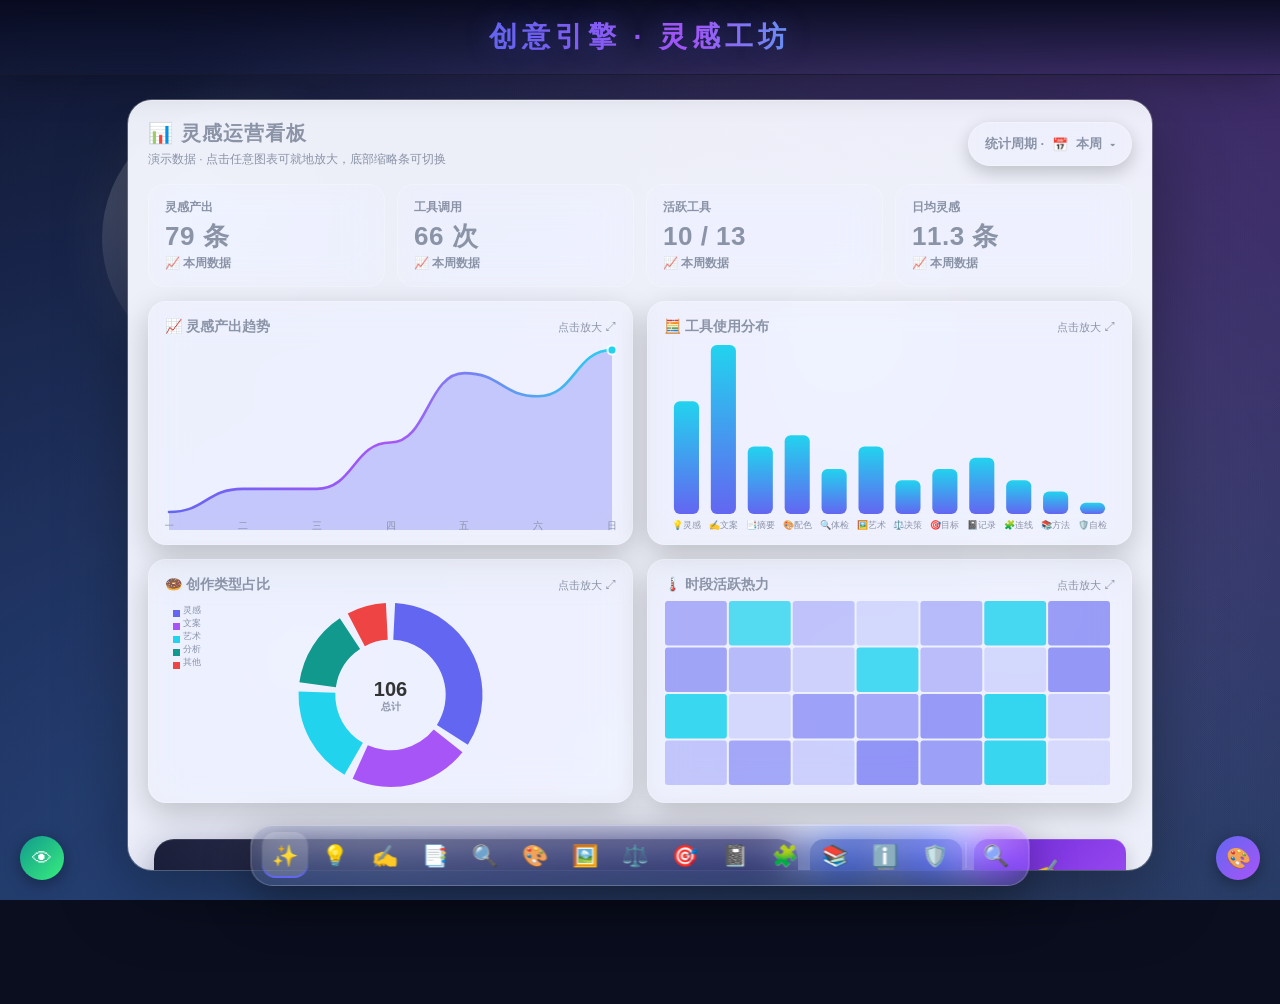
==== commit e387a272: "chore: 创意引擎站点更新 2026/10/07" ====
--- a/index.html
+++ b/index.html
@@ -7,7 +7,7 @@
     <link rel="icon" href="favicon.ico" sizes="any">
     <link rel="icon" href="favicon.svg" type="image/svg+xml">
     <link rel="apple-touch-icon" href="favicon-48.png">
-    <link rel="canonical" href="https://your-name.github.io/creativity/index.html">
+    <link rel="canonical" href="https://bishihuihuang.github.io/creativity/index.html">
     <style>
         /* ========== 全局重置 ========== */
         *, *::before, *::after { box-sizing: border-box; margin: 0; padding: 0; }
@@ -300,9 +300,8 @@
     <meta property="og:description" content="创意引擎——为灵感而生的创作工具箱｜点子生成、文案、摘要、配色、生成艺术等 12 个工具">
     <meta property="og:type" content="website">
     <meta property="og:site_name" content="创意引擎">
-    <meta property="og:url" content="https://your-name.github.io/creativity/index.html">
-
-    <link rel="stylesheet" href="common.css">
+    <meta property="og:url" content="https://bishihuihuang.github.io/creativity/index.html">
+
     <script defer src="common.js"></script>
     <script defer src="theme.js"></script>
     <script defer src="cy-features.js"></script>
@@ -329,6 +328,17 @@
     <!-- 主体内容 -->
     <main>
         <div class="container">
+            <!-- 灵感运营看板：承载「水滴分裂筛选」与「图表就地放大」 -->
+            <section id="cyDash" class="cy-dash">
+                <div class="cy-dash-head">
+                    <div class="cy-dash-title">📊 灵感运营看板
+                        <small>演示数据 · 点击任意图表可就地放大，底部缩略条可切换</small>
+                    </div>
+                    <div id="cyDrip"></div>
+                </div>
+                <div class="cy-metrics" id="cyMetrics"></div>
+                <div class="cy-dash-grid" id="cyDashGrid"></div>
+            </section>
             <div class="grid" id="grid"></div>
         </div>
     </main>
@@ -468,6 +478,10 @@
 
         document.addEventListener('DOMContentLoaded', function () {
             renderTools();
+            /* 工具卡是此刻才渲染出来的，common.js 的 boot 跑在前面，这里补挂跟随柔光 */
+            if (window.CY && CY.glass && CY.glass.enableTilt) {
+                CY.glass.enableTilt('.tool-box', { maxTilt: 7, lift: 8, zoom: 1.02 });
+            }
             window.refreshTools = function (newConfig) {
                 if (newConfig && Array.isArray(newConfig)) {
                     toolsConfig.length = 0;
@@ -483,5 +497,372 @@
         if (!('renderTools' in window)) window.renderTools = renderTools;
         if (!('showLoadingOverlay' in window)) window.showLoadingOverlay = showLoadingOverlay;
     </script>
+
+    <script>
+        /* =====================================================================
+           灵感运营看板：原生 canvas 图表 + 水滴分裂筛选 + 模块就地放大
+           数据来源：前端种子随机生成的演示数据（刷新后一致），非真实业务数据。
+           颜色全部读取 :root 令牌，随 9 套主题自动适配。
+           注意：必须等 common.js（defer）执行完再取 CY.glass —— 内联脚本在解析期
+           运行，那时玻璃模块还没就绪，看板会静默跳过。
+           ===================================================================== */
+        document.addEventListener('DOMContentLoaded', function () {
+            window.CYDASH = (function () {
+            var G = (window.CY && window.CY.glass) || {};
+            if (!G.stage) return null;
+
+            /* 种子随机：保证同一周期每次刷新数据一致 */
+            function srand(seed) {
+                var s = seed >>> 0;
+                return function () { s = (s * 1664525 + 1013904223) >>> 0; return s / 4294967296; };
+            }
+
+            var TOOLS = [['💡灵感', 14], ['✍️文案', 11], ['📑摘要', 8], ['🎨配色', 7],
+                ['🔍体检', 6], ['🖼️艺术', 5], ['⚖️决策', 4], ['🎯目标', 5],
+                ['📓记录', 6], ['🧩连线', 3], ['📚方法', 3], ['🛡️自检', 2]];
+            var TYPES = [['灵感', 40], ['文案', 24], ['艺术', 16], ['分析', 12], ['其他', 8]];
+            var RANGES = [
+                { key: 'today', icon: '☀️', label: '今天', seed: 11, n: 12,
+                    x: ['9', '10', '11', '12', '13', '14', '15', '16', '17', '18', '19', '20'] },
+                { key: 'week', icon: '📅', label: '本周', seed: 23, n: 7,
+                    x: ['一', '二', '三', '四', '五', '六', '日'] },
+                { key: 'month', icon: '🗓️', label: '本月', seed: 47, n: 20, x: null },
+                { key: 'year', icon: '🌸', label: '全年', seed: 89, n: 12,
+                    x: ['1月', '2月', '3月', '4月', '5月', '6月', '7月', '8月', '9月', '10月', '11月', '12月'] }
+            ];
+
+            function buildData(r) {
+                var rnd = srand(r.seed);
+                var trend = [], up = 6 + rnd() * 8;
+                for (var i = 0; i < r.n; i++) {
+                    up += (rnd() - 0.42) * 7;
+                    up = Math.max(3, Math.min(46, up));
+                    trend.push(Math.round(up));
+                }
+                var bars = TOOLS.map(function (t) {
+                    return { name: t[0], v: Math.max(1, Math.round(t[1] * (0.55 + rnd() * 0.9))) };
+                });
+                var ring = TYPES.map(function (t) {
+                    return { name: t[0], v: Math.max(1, Math.round(t[1] * (0.6 + rnd() * 0.8))) };
+                });
+                var heat = [];
+                for (var ri = 0; ri < 4; ri++) {
+                    var row = [];
+                    for (var ci = 0; ci < r.n; ci++) row.push(Math.round(rnd() * 100));
+                    heat.push(row);
+                }
+                var sum = trend.reduce(function (a, b) { return a + b; }, 0);
+                var calls = bars.reduce(function (a, b) { return a + b.v; }, 0);
+                var active = bars.filter(function (b) { return b.v >= 3; }).length;
+                return {
+                    x: r.x, trend: trend, bars: bars, ring: ring, heat: heat,
+                    metrics: [
+                        { l: '灵感产出', v: sum, suf: ' 条' },
+                        { l: '工具调用', v: calls, suf: ' 次' },
+                        { l: '活跃工具', v: active, suf: ' / 13' },
+                        { l: '日均灵感', v: +(sum / r.n).toFixed(1), suf: ' 条' }
+                    ]
+                };
+            }
+
+            /* ---- canvas 基础 ---- */
+            function fit(canvas) {
+                var dpr = window.devicePixelRatio || 1;
+                var w = canvas.clientWidth || 100, h = canvas.clientHeight || 60;
+                canvas.width = Math.max(1, Math.round(w * dpr));
+                canvas.height = Math.max(1, Math.round(h * dpr));
+                var ctx = canvas.getContext('2d');
+                if (!ctx) return null;            /* 环境不支持 2D 上下文时跳过绘制 */
+                ctx.setTransform(dpr, 0, 0, dpr, 0, 0);
+                ctx.clearRect(0, 0, w, h);
+                return { ctx: ctx, w: w, h: h };
+            }
+            function tok(name, fb) {
+                var v = getComputedStyle(document.documentElement).getPropertyValue(name);
+                return (v && v.trim()) || fb;
+            }
+            function rrect(ctx, x, y, w, h, r) {
+                if (w < 0) w = 0; if (h < 0) h = 0;
+                r = Math.min(r, w / 2, h / 2);
+                ctx.beginPath();
+                ctx.moveTo(x + r, y);
+                ctx.arcTo(x + w, y, x + w, y + h, r);
+                ctx.arcTo(x + w, y + h, x, y + h, r);
+                ctx.arcTo(x, y + h, x, y, r);
+                ctx.arcTo(x, y, x + w, y, r);
+                ctx.closePath();
+            }
+            /* 平滑曲线（贝塞尔中点插值） */
+            function smooth(ctx, pts) {
+                ctx.moveTo(pts[0][0], pts[0][1]);
+                for (var i = 1; i < pts.length; i++) {
+                    var p0 = pts[i - 1], p1 = pts[i], mx = (p0[0] + p1[0]) / 2;
+                    ctx.bezierCurveTo(mx, p0[1], mx, p1[1], p1[0], p1[1]);
+                }
+            }
+
+            function drawTrend(f, d, small) {
+                var ctx = f.ctx, w = f.w, h = f.h;
+                var max = Math.max.apply(null, d.trend), min = Math.min.apply(null, d.trend);
+                var span = Math.max(1, max - min);
+                var labH = small ? 0 : 16;
+                var pts = d.trend.map(function (v, i) {
+                    var x = 4 + (w - 8) * (d.trend.length < 2 ? 0 : i / (d.trend.length - 1));
+                    var y = (h - labH - 4) - ((v - min) / span) * (h - labH - 12);
+                    return [x, y];
+                });
+                var c1 = tok('--glow', '#6366f1'), c2 = tok('--glow-2', '#a855f7'), c3 = tok('--glow-3', '#22d3ee');
+                /* 面积填充（用 globalAlpha 而非解析色值，兼容任意主题色格式） */
+                ctx.save();
+                ctx.globalAlpha = small ? 0.2 : 0.3;
+                ctx.fillStyle = c1;
+                ctx.beginPath();
+                smooth(ctx, pts);
+                ctx.lineTo(pts[pts.length - 1][0], h - 2);
+                ctx.lineTo(pts[0][0], h - 2);
+                ctx.closePath();
+                ctx.fill();
+                ctx.restore();
+                /* 折线渐变描边 */
+                var lg = ctx.createLinearGradient(0, 0, w, 0);
+                lg.addColorStop(0, c1); lg.addColorStop(0.5, c2); lg.addColorStop(1, c3);
+                ctx.beginPath();
+                smooth(ctx, pts);
+                ctx.strokeStyle = lg;
+                ctx.lineWidth = small ? 1.4 : 2.6;
+                ctx.lineJoin = 'round'; ctx.lineCap = 'round';
+                ctx.stroke();
+                if (small) return;
+                /* 末端高亮点 */
+                var p = pts[pts.length - 1];
+                ctx.beginPath(); ctx.arc(p[0], p[1], 4.5, 0, 6.2832);
+                ctx.fillStyle = c3; ctx.fill();
+                ctx.lineWidth = 2; ctx.strokeStyle = 'rgba(255,255,255,.85)'; ctx.stroke();
+                /* 稀疏 x 轴标签 */
+                ctx.fillStyle = tok('--dim', '#8b93a7');
+                ctx.font = '10px sans-serif'; ctx.textAlign = 'center';
+                if (d.x) {
+                    var step = Math.ceil(d.x.length / 8);
+                    for (var i = 0; i < d.x.length; i += step) {
+                        ctx.fillText(d.x[i], pts[i][0], h - 3);
+                    }
+                }
+            }
+
+            function drawBars(f, d, small) {
+                var ctx = f.ctx, w = f.w, h = f.h;
+                var max = Math.max.apply(null, d.bars.map(function (b) { return b.v; }));
+                var n = d.bars.length, bw = (w - 8) / n;
+                var labH = small ? 0 : 15;
+                var c1 = tok('--glow', '#6366f1'), c3 = tok('--glow-3', '#22d3ee');
+                d.bars.forEach(function (b, i) {
+                    var bh = Math.max(2, (b.v / max) * (h - labH - 6));
+                    var x = 4 + i * bw, y = h - labH - 3 - bh;
+                    var g = ctx.createLinearGradient(0, y, 0, h - labH - 3);
+                    g.addColorStop(0, c3); g.addColorStop(1, c1);
+                    ctx.fillStyle = g;
+                    rrect(ctx, x + bw * 0.16, y, bw * 0.68, bh, small ? 2 : 6);
+                    ctx.fill();
+                    if (!small) {
+                        ctx.fillStyle = tok('--dim', '#8b93a7');
+                        ctx.font = '9px sans-serif'; ctx.textAlign = 'center';
+                        ctx.fillText(b.name, x + bw / 2, h - 4);
+                    }
+                });
+            }
+
+            function drawRing(f, d, small) {
+                var ctx = f.ctx, w = f.w, h = f.h;
+                var cx = w / 2, cy = h / 2;
+                var R = Math.min(w, h) / 2 - 3;
+                var ri = R * (small ? 0.62 : 0.6);
+                var total = d.ring.reduce(function (a, b) { return a + b.v; }, 0);
+                var cols = [tok('--glow', '#6366f1'), tok('--glow-2', '#a855f7'),
+                    tok('--glow-3', '#22d3ee'), tok('--green', '#11998e'), tok('--red', '#ef4444')];
+                var a = -Math.PI / 2, gap = small ? 0.01 : 0.05;
+                d.ring.forEach(function (s, i) {
+                    var ang = s.v / total * Math.PI * 2;
+                    if (ang - gap * 2 <= 0) { a += ang; return; }
+                    ctx.beginPath();
+                    ctx.arc(cx, cy, R, a + gap, a + ang - gap);
+                    ctx.arc(cx, cy, ri, a + ang - gap, a + gap, true);
+                    ctx.closePath();
+                    ctx.fillStyle = cols[i % cols.length];
+                    ctx.fill();
+                    a += ang;
+                });
+                if (small) return;
+                ctx.textAlign = 'center'; ctx.textBaseline = 'middle';
+                ctx.fillStyle = tok('--txt', '#333');
+                ctx.font = '800 20px sans-serif';
+                ctx.fillText(total, cx, cy - 5);
+                ctx.fillStyle = tok('--dim', '#8b93a7');
+                ctx.font = '600 10px sans-serif';
+                ctx.fillText('总计', cx, cy + 12);
+                /* 图例 */
+                ctx.textBaseline = 'middle';
+                var lx = 8, ly = 10;
+                ctx.font = '9px sans-serif'; ctx.textAlign = 'left';
+                d.ring.forEach(function (s, i) {
+                    ctx.fillStyle = cols[i % cols.length];
+                    ctx.fillRect(lx, ly, 7, 7);
+                    ctx.fillStyle = tok('--dim', '#8b93a7');
+                    ctx.fillText(s.name, lx + 10, ly + 1);
+                    ly += 13;
+                });
+            }
+
+            function drawHeat(f, d, small) {
+                var ctx = f.ctx, w = f.w, h = f.h;
+                var rows = d.heat.length, cols = d.heat[0].length;
+                var cw = (w - 4) / cols, ch = (h - 4) / rows;
+                for (var r = 0; r < rows; r++) {
+                    for (var c = 0; c < cols; c++) {
+                        var v = d.heat[r][c] / 100;
+                        ctx.globalAlpha = 0.12 + v * 0.82;
+                        ctx.fillStyle = v > 0.66 ? tok('--glow-3', '#22d3ee') : tok('--glow', '#6366f1');
+                        rrect(ctx, c * cw + 1, r * ch + 1, cw - 2, ch - 2, small ? 1.5 : 3);
+                        ctx.fill();
+                    }
+                }
+                ctx.globalAlpha = 1;
+            }
+
+            /* 统一入口：G.stage 的 renderer 会传 (canvas, mod, compact) */
+            var cur = RANGES[1];
+            var data = buildData(cur);
+            function paint(canvas, mod, small) {
+                var key = mod && mod.dataset ? mod.dataset.mod : null;
+                if (!key) return;
+                var f = fit(canvas);
+                if (!f) return;
+                try {
+                    if (key === 'trend') drawTrend(f, data, small);
+                    else if (key === 'bars') drawBars(f, data, small);
+                    else if (key === 'ring') drawRing(f, data, small);
+                    else if (key === 'heat') drawHeat(f, data, small);
+                } catch (e) { }
+            }
+
+            return {
+                G: G, RANGES: RANGES,
+                get data() { return data; },
+                set range(r) { cur = r; data = buildData(r); },
+                get range() { return cur; },
+                paint: paint,
+                fit: fit, tok: tok
+            };
+            })();
+        });
+    </script>
+
+    <script>
+        /* 看板装配：渲染四个图表模块 + 指标卡，并绑定水滴筛选与就地放大
+           同样挂在 DOMContentLoaded 上，且注册在上面的看板模块之后，顺序可控 */
+        document.addEventListener('DOMContentLoaded', function () {
+            var M = window.CYDASH;
+            if (!M || !M.G) return;
+            var G = M.G;
+
+            var MODS = [
+                { key: 'trend', icon: '📈', title: '灵感产出趋势' },
+                { key: 'bars', icon: '🧮', title: '工具使用分布' },
+                { key: 'ring', icon: '🍩', title: '创作类型占比' },
+                { key: 'heat', icon: '🌡️', title: '时段活跃热力' }
+            ];
+
+            var grid = document.getElementById('cyDashGrid');
+            var metricsBox = document.getElementById('cyMetrics');
+            var dripBox = document.getElementById('cyDrip');
+            if (!grid || !metricsBox) return;
+
+            /* 1. 图表模块 */
+            grid.innerHTML = MODS.map(function (m) {
+                return '<div class="cy-dash-mod" data-mod="' + m.key + '" data-title="' + m.title + '" tabindex="0">' +
+                    '<div class="cy-dash-mod-head">' +
+                    '<span class="cy-dash-mod-title">' + m.icon + ' ' + m.title + '</span>' +
+                    '<span class="cy-dash-mod-hint">点击放大 ⤢</span>' +
+                    '</div><canvas></canvas></div>';
+            }).join('');
+
+            /* 2. 指标卡 */
+            metricsBox.innerHTML = M.data.metrics.map(function (m, i) {
+                return '<div class="cy-metric">' +
+                    '<div class="cy-metric-label">' + m.l + '</div>' +
+                    '<div class="cy-metric-num" data-i="' + i + '" data-roll="0">0</div>' +
+                    '<div class="cy-metric-trend" data-i="' + i + '"></div></div>';
+            }).join('');
+
+            var stage = G.stage(grid, { render: M.paint });
+
+            /* 3. 应用周期：滚动指标 + 重画全部图表 */
+            function applyRange(key) {
+                var r = M.RANGES.filter(function (x) { return x.key === key; })[0] || M.RANGES[1];
+                M.range = r;
+                var d = M.data;
+                d.metrics.forEach(function (m, i) {
+                    var node = metricsBox.querySelector('.cy-metric-num[data-i="' + i + '"]');
+                    if (!node) return;
+                    if (G.roll) G.roll(node, m.v, { decimals: (m.v % 1) ? 1 : 0, suffix: m.suf, dur: 850 });
+                    else node.textContent = m.v + m.suf;
+                    var tr = metricsBox.querySelector('.cy-metric-trend[data-i="' + i + '"]');
+                    if (tr) tr.textContent = '📈 ' + r.label + '数据';
+                });
+                /* 缩略条与网格内的图一并刷新 */
+                grid.querySelectorAll('.cy-dash-mod').forEach(function (mod) {
+                    var cv = mod.querySelector('canvas');
+                    if (cv) M.paint(cv, mod, false);
+                });
+                window.dispatchEvent(new Event('cydash:change'));
+            }
+
+            /* 4. 水滴分裂筛选 */
+            if (dripBox) {
+                G.drip(dripBox, {
+                    capsule: '统计周期',
+                    options: M.RANGES.map(function (r) {
+                        return { key: r.key, label: r.label, icon: r.icon };
+                    }),
+                    value: 'week',
+                    onSelect: applyRange
+                });
+            }
+
+            /* 5. 初始绘制 + 尺寸变化重画 */
+            function redraw() {
+                grid.querySelectorAll('.cy-dash-mod').forEach(function (mod) {
+                    var cv = mod.querySelector('canvas');
+                    if (cv) M.paint(cv, mod, false);
+                });
+            }
+            applyRange('week');
+            var rt;
+            window.addEventListener('resize', function () {
+                clearTimeout(rt);
+                rt = setTimeout(redraw, 200);
+            });
+            /* 阶段切换后重画缩略条迷你图 */
+            window.addEventListener('cydash:change', function () {
+                setTimeout(function () {
+                    document.querySelectorAll('.cy-thumb canvas').forEach(function (cv, i) {
+                        var mod = grid.querySelector('.cy-dash-mod[data-mod="' + MODS[i].key + '"]');
+                        if (mod) M.paint(cv, mod, true);
+                    });
+                }, 60);
+            });
+            setTimeout(function () {
+                document.querySelectorAll('.cy-thumb canvas').forEach(function (cv, i) {
+                    var mod = grid.querySelector('.cy-dash-mod[data-mod="' + MODS[i].key + '"]');
+                    if (mod) M.paint(cv, mod, true);
+                });
+            }, 120);
+
+            /* 6. 看板卡片也启用跟随柔光（boot 时尚未渲染，需自行调用） */
+            if (G.enableTilt) {
+                G.enableTilt('.cy-dash-mod', { maxTilt: 4, lift: 2 });
+                G.enableTilt('.cy-metric', { maxTilt: 4, lift: 2 });
+            }
+        });
+    </script>
 </body>
 </html>
--- a/common.css
+++ b/common.css
@@ -483,3 +483,524 @@
     .cy-input { min-width: 0; width: 100%; }
     .cy-btn { padding: 9px 14px; font-size: 13px; }
 }
+
+/* =====================================================================
+   玻璃拟态交互模块（全局）—— 液态胶囊 / 跟随柔光 / 就地放大 / 水滴筛选
+   颜色一律走 --zl-* 与 --glow* 令牌，兼容 9 套主题；零依赖、纯静态。
+   ===================================================================== */
+:root {
+    --glass-bg: rgba(255, 255, 255, .10);
+    --glass-line: rgba(255, 255, 255, .22);
+    --glass-hi: rgba(255, 255, 255, .18);
+    --glass-blur: blur(18px) saturate(160%);
+    --ease-pop: cubic-bezier(.34, 1.56, .64, 1);
+    --ease-glass: cubic-bezier(.22, 1, .36, 1);
+    --liquid-grad: linear-gradient(135deg, var(--glow), var(--glow-2) 55%, var(--glow-3));
+}
+/* 浅色主题下玻璃要更实一档，否则压在白底上不可见 */
+:root[data-theme="light"], :root[data-theme="milk"], :root[data-theme="gold"] {
+    --glass-bg: rgba(255, 255, 255, .55);
+    --glass-line: rgba(255, 255, 255, .75);
+    --glass-hi: rgba(255, 255, 255, .85);
+}
+
+/* ---------- ① 液态滑动胶囊（可复用横向菜单） ---------- */
+.cy-liquid-nav {
+    position: relative;
+    display: inline-flex; align-items: center; gap: 2px;
+    padding: 4px;
+    border-radius: 999px;
+    background: var(--glass-bg);
+    border: 1px solid var(--glass-line);
+    backdrop-filter: var(--glass-blur); -webkit-backdrop-filter: var(--glass-blur);
+}
+.cy-liquid-pill {
+    position: absolute; top: 4px; left: 4px;
+    height: calc(100% - 8px);
+    border-radius: 999px;
+    background: var(--liquid-grad);
+    box-shadow: 0 6px 20px rgba(0,0,0,.28), 0 0 26px color-mix(in srgb, var(--glow) 55%, transparent);
+    transition: left .5s var(--ease-pop), width .5s var(--ease-pop), transform .5s var(--ease-pop);
+    will-change: left, width, transform;
+    pointer-events: none;
+    z-index: 0;
+    overflow: hidden;
+}
+/* 胶囊表面流光，营造液态反光 */
+.cy-liquid-pill::after {
+    content: ''; position: absolute; top: -70%; left: -70%; width: 55%; height: 240%;
+    background: linear-gradient(115deg, transparent 22%, rgba(255,255,255,.55) 50%, transparent 78%);
+    transform: translateX(-160%) skewX(-14deg);
+    animation: cyLiquidSheen 3.4s ease-in-out infinite;
+    pointer-events: none;
+}
+@keyframes cyLiquidSheen {
+    0% { transform: translateX(-160%) skewX(-14deg); }
+    55%, 100% { transform: translateX(320%) skewX(-14deg); }
+}
+/* 胶囊落位后的弹性回弹 */
+.cy-liquid-pill.is-landed { animation: cyPillBounce .55s var(--ease-pop); }
+@keyframes cyPillBounce {
+    0% { transform: scale(.86, 1.06); }
+    45% { transform: scale(1.06, .95); }
+    72% { transform: scale(.98, 1.02); }
+    100% { transform: scale(1); }
+}
+.cy-liquid-nav > .cy-ln-item {
+    position: relative; z-index: 1;
+    display: inline-flex; align-items: center; justify-content: center; gap: 6px;
+    min-width: 44px; min-height: 40px; padding: 0 14px;
+    border: 0; border-radius: 999px; background: none; cursor: pointer;
+    color: var(--zl-muted);
+    font-size: 13px; font-weight: 700; letter-spacing: .5px;
+    transition: color .3s ease, transform .4s var(--ease-pop);
+    white-space: nowrap;
+}
+.cy-liquid-nav > .cy-ln-item:hover { color: var(--zl-text); transform: translateY(-2px); }
+.cy-liquid-nav > .cy-ln-item.is-active { color: #fff; text-shadow: 0 1px 4px rgba(0,0,0,.35); }
+
+/* 采纳既有菜单条（如 .cy-tab-row）：不重建按钮，只叠一层液态胶囊 */
+.cy-liquid-adopt { position: relative; }
+.cy-liquid-adopt > * { position: relative; z-index: 1; }
+.cy-liquid-adopt .cy-liquid-pill {
+    top: 0; height: 100%;
+    box-shadow: 0 4px 18px rgba(0,0,0,.30), 0 0 22px color-mix(in srgb, var(--glow) 60%, transparent);
+}
+/* 胶囊本身充当"当前项"底色，原按钮背景退让，避免出现双层填充 */
+.cy-liquid-adopt .cy-tab.active {
+    background: rgba(255,255,255,.14);
+    border-color: rgba(255,255,255,.30);
+    color: #fff;
+    box-shadow: 0 1px 6px rgba(0,0,0,.25);
+}
+.cy-liquid-adopt .cy-tab:not(.active):hover { color: var(--zl-text); }
+
+/* ---------- ⑥ 玻璃停靠栏（底部居中浮动，仅图标） ---------- */
+.cy-dock {
+    position: fixed; left: 50%; bottom: 14px; transform: translateX(-50%);
+    z-index: 2000;
+    display: flex; align-items: center; gap: 4px;
+    max-width: calc(100vw - 24px);
+    padding: 7px 10px;
+    border-radius: 22px;
+    background: var(--glass-bg);
+    border: 1px solid var(--glass-line);
+    backdrop-filter: blur(22px) saturate(170%); -webkit-backdrop-filter: blur(22px) saturate(170%);
+    box-shadow: 0 18px 48px rgba(0,0,0,.4), inset 0 1px 0 rgba(255,255,255,.28);
+    overflow-x: auto; scrollbar-width: none;
+}
+.cy-dock::-webkit-scrollbar { display: none; }
+.cy-dock-item {
+    position: relative;
+    flex: 0 0 auto;
+    width: 46px; height: 46px; border-radius: 14px;
+    display: inline-flex; align-items: center; justify-content: center;
+    font-size: 21px; line-height: 1;
+    border: 0; background: none; cursor: pointer;
+    color: var(--zl-text);
+    transition: transform .38s var(--ease-pop), background .3s ease, box-shadow .3s ease, color .3s ease;
+    will-change: transform;
+}
+/* 悬停：当前图标上浮放大 */
+.cy-dock-item:hover {
+    transform: translateY(-11px) scale(1.3);
+    background: var(--glass-hi);
+    box-shadow: 0 10px 22px rgba(0,0,0,.28), 0 0 20px color-mix(in srgb, var(--glow) 40%, transparent);
+}
+/* 悬停：相邻图标跟随放大（近 / 次近两档） */
+.cy-dock-item.is-neighbor { transform: translateY(-5px) scale(1.14); }
+.cy-dock-item.is-neighbor-far { transform: translateY(-2px) scale(1.07); }
+.cy-dock-item.is-active {
+    background: var(--glass-hi);
+    color: var(--glow);
+    box-shadow: inset 0 -2px 0 var(--glow);
+}
+.cy-dock-tip {
+    position: absolute; bottom: calc(100% + 12px); left: 50%;
+    transform: translateX(-50%) translateY(4px);
+    padding: 6px 11px; border-radius: 9px;
+    background: var(--glass-bg);
+    border: 1px solid var(--glass-line);
+    backdrop-filter: blur(12px); -webkit-backdrop-filter: blur(12px);
+    font-size: 12px; font-weight: 700; white-space: nowrap;
+    color: var(--zl-text);
+    opacity: 0; visibility: hidden; pointer-events: none;
+    transition: opacity .25s ease, transform .3s var(--ease-pop);
+}
+.cy-dock-item:hover .cy-dock-tip {
+    opacity: 1; visibility: visible; transform: translateX(-50%) translateY(0);
+}
+/* 停靠栏占位条，防止内容被压住 */
+.cy-dock-spacer { height: 84px; }
+@media (max-width: 768px) {
+    .cy-dock-item { width: 40px; height: 40px; font-size: 18px; }
+    .cy-dock-spacer { height: 74px; }
+}
+
+/* ---------- ② 跟随柔光 + 边框局部提亮 + 3D 倾斜 ---------- */
+/* 被赋能卡片需 relative 定位以承载光效层 */
+.cy-gl-host {
+    position: relative;
+    transform-style: preserve-3d;
+    transition: transform .5s var(--ease-glass), box-shadow .45s ease;
+    will-change: transform;
+}
+/* 追踪鼠标期间关掉长过渡，保证实时跟随 */
+.cy-gl-host.is-tracking { transition: transform .07s linear, box-shadow .3s ease; }
+/* 柔光层：自身 overflow 裁剪，不遮挡卡片内部元素 */
+.cy-gl {
+    position: absolute; inset: 0;
+    border-radius: inherit;
+    overflow: hidden;
+    pointer-events: none;
+    opacity: 0;
+    z-index: 0;
+    transition: opacity .35s ease;
+}
+.cy-gl-host:hover .cy-gl { opacity: 1; }
+/* 跟随鼠标的底部柔光 */
+.cy-gl::before {
+    content: ''; position: absolute; inset: 0; border-radius: inherit;
+    background: radial-gradient(320px circle at var(--mx, 50%) var(--my, 50%),
+        rgba(255,255,255,.25), rgba(255,255,255,.05) 32%, transparent 60%);
+}
+/* 边框局部提亮：mask 只保留 1px 描边 */
+.cy-gl::after {
+    content: ''; position: absolute; inset: 0; border-radius: inherit; padding: 1px;
+    background: radial-gradient(300px circle at var(--mx, 50%) var(--my, 50%),
+        rgba(255,255,255,.9), color-mix(in srgb, var(--glow-3) 55%, transparent) 38%, transparent 68%);
+    -webkit-mask: linear-gradient(#000 0 0) content-box, linear-gradient(#000 0 0);
+    -webkit-mask-composite: xor; mask-composite: exclude;
+}
+/* 光效层不拦截事件；卡片倾斜由 JS 直接写 transform，避免与各卡片 hover 规则冲突 */
+/* 浅色主题柔光需更亮才可辨 */
+:root[data-theme="light"] .cy-gl::before,
+:root[data-theme="milk"] .cy-gl::before {
+    background: radial-gradient(320px circle at var(--mx, 50%) var(--my, 50%),
+        rgba(255,255,255,.85), rgba(255,255,255,.2) 30%, transparent 60%);
+}
+
+/* ---------- ③ 就地放大舞台 + 底部玻璃缩略条 ---------- */
+/* 舞台覆盖整个视口；未打开时不拦截事件 */
+.cy-stage { position: fixed; inset: 0; z-index: 2400; pointer-events: none; }
+.cy-stage.is-open { pointer-events: auto; }
+/* 舞台背景：轻微压暗 + 模糊，突出被放大的模块 */
+.cy-stage-back {
+    position: absolute; inset: 0;
+    background: radial-gradient(ellipse at 50% 45%, rgba(6,9,22,.35), rgba(4,6,18,.78));
+    backdrop-filter: blur(8px); -webkit-backdrop-filter: blur(8px);
+    opacity: 0; transition: opacity .4s ease;
+}
+.cy-stage.is-open .cy-stage-back { opacity: 1; }
+/* 放大后的模块宿主 */
+.cy-stage-body {
+    position: absolute; inset: 0;
+    display: flex; align-items: center; justify-content: center;
+    padding: 52px 4vw 118px;
+}
+/* 被放大的模块本身：浮起 + 深阴影 */
+.cy-stage-body > .cy-dash-mod {
+    width: min(1080px, 100%);
+    box-shadow: 0 40px 90px rgba(0,0,0,.6), inset 0 1px 0 rgba(255,255,255,.2);
+    transform: scale(1);
+}
+/* 关闭按钮 */
+.cy-stage-close {
+    position: fixed; top: 18px; right: 18px; z-index: 2600;
+    width: 44px; height: 44px; border-radius: 50%;
+    border: 1px solid var(--glass-line);
+    background: var(--glass-bg);
+    backdrop-filter: var(--glass-blur); -webkit-backdrop-filter: var(--glass-blur);
+    color: var(--zl-text); font-size: 20px; cursor: pointer;
+    display: none; align-items: center; justify-content: center;
+    box-shadow: 0 8px 24px rgba(0,0,0,.3);
+    transition: transform .35s var(--ease-pop), background .3s ease;
+}
+.cy-stage.is-open .cy-stage-close { display: inline-flex; }
+.cy-stage-close:hover { transform: scale(1.12) rotate(90deg); background: var(--glass-hi); }
+
+/* 底部玻璃缩略条：舞台开启时从下方滑入 */
+.cy-thumbs {
+    position: fixed; left: 50%; bottom: 26px;
+    transform: translateX(-50%) translateY(160%);
+    display: flex; align-items: center; gap: 8px;
+    max-width: calc(100vw - 24px);
+    padding: 8px 10px;
+    border-radius: 16px;
+    background: var(--glass-bg);
+    border: 1px solid var(--glass-line);
+    backdrop-filter: blur(22px) saturate(170%); -webkit-backdrop-filter: blur(22px) saturate(170%);
+    box-shadow: 0 16px 40px rgba(0,0,0,.45), inset 0 1px 0 rgba(255,255,255,.25);
+    overflow-x: auto; scrollbar-width: none;
+    transition: transform .45s var(--ease-glass);
+    z-index: 2500;
+}
+.cy-thumbs::-webkit-scrollbar { display: none; }
+.cy-stage.is-open .cy-thumbs { transform: translateX(-50%); }
+.cy-thumb {
+    flex: 0 0 auto;
+    width: 104px; height: 46px; border-radius: 11px;
+    border: 1px solid var(--glass-line);
+    background: rgba(255,255,255,.08);
+    padding: 5px 7px;
+    display: flex; flex-direction: column; align-items: flex-start; justify-content: center; gap: 3px;
+    cursor: pointer; overflow: hidden;
+    transition: transform .3s var(--ease-pop), background .25s ease, border-color .25s ease;
+}
+.cy-thumb:hover { transform: translateY(-3px) scale(1.05); background: var(--glass-hi); }
+.cy-thumb.is-current {
+    border-color: var(--glow);
+    box-shadow: 0 0 0 2px color-mix(in srgb, var(--glow) 45%, transparent);
+}
+/* 缩略条内迷你走势图 */
+.cy-thumb .cy-thumb-spark { display: block; width: 100%; height: 18px; opacity: .95; }
+.cy-thumb .cy-thumb-name {
+    font-size: 10px; font-weight: 700; color: var(--zl-muted);
+    white-space: nowrap; overflow: hidden; text-overflow: ellipsis; width: 100%;
+}
+.cy-thumb.is-current .cy-thumb-name { color: var(--zl-text); }
+
+/* ---------- 数据看板布局（承载 ③④） ---------- */
+.cy-dash { margin-bottom: 30px; }
+.cy-dash-head {
+    display: flex; align-items: center; justify-content: space-between;
+    gap: 14px; flex-wrap: wrap; margin-bottom: 16px;
+}
+.cy-dash-title { font-size: 20px; font-weight: 800; letter-spacing: 1px; }
+.cy-dash-title small {
+    display: block; font-size: 12px; font-weight: 500;
+    color: var(--zl-muted); letter-spacing: 0; margin-top: 4px;
+}
+.cy-metrics { display: grid; grid-template-columns: repeat(4, 1fr); gap: 12px; margin-bottom: 14px; }
+@media (max-width: 900px) { .cy-metrics { grid-template-columns: repeat(2, 1fr); } }
+.cy-metric {
+    padding: 14px 16px; border-radius: 16px;
+    background: var(--glass-bg);
+    border: 1px solid var(--glass-line);
+    backdrop-filter: var(--glass-blur); -webkit-backdrop-filter: var(--glass-blur);
+}
+.cy-metric .cy-metric-label { font-size: 12px; color: var(--zl-muted); font-weight: 600; }
+.cy-metric .cy-metric-num {
+    font-size: 26px; font-weight: 800; letter-spacing: .5px;
+    font-variant-numeric: tabular-nums; line-height: 1.25; margin-top: 4px;
+    color: var(--zl-text);
+}
+.cy-metric .cy-metric-trend { font-size: 12px; font-weight: 700; margin-top: 2px; }
+.cy-metric .cy-metric-trend.up { color: var(--green); }
+.cy-metric .cy-metric-trend.down { color: var(--red); }
+.cy-dash-grid {
+    display: grid; grid-template-columns: repeat(2, 1fr); gap: 14px;
+}
+@media (max-width: 900px) { .cy-dash-grid { grid-template-columns: 1fr; } }
+/* 图表模块 */
+.cy-dash-mod {
+    padding: 16px 16px 12px; border-radius: 18px;
+    background: var(--glass-bg);
+    border: 1px solid var(--glass-line);
+    backdrop-filter: var(--glass-blur); -webkit-backdrop-filter: var(--glass-blur);
+    box-shadow: 0 10px 30px rgba(0,0,0,.2);
+    cursor: zoom-in;
+    transition: transform .35s var(--ease-glass), box-shadow .35s ease, border-color .3s ease;
+}
+.cy-dash-mod:hover {
+    transform: translateY(-3px);
+    border-color: color-mix(in srgb, var(--glow) 55%, transparent);
+    box-shadow: 0 16px 40px rgba(0,0,0,.3);
+}
+.cy-dash-mod-head { display: flex; align-items: center; justify-content: space-between; gap: 8px; margin-bottom: 6px; }
+.cy-dash-mod-title { font-size: 14px; font-weight: 800; color: var(--zl-text); }
+.cy-dash-mod-hint { font-size: 11px; color: var(--zl-muted); }
+.cy-dash-mod canvas { display: block; width: 100%; }
+/* 舞台中放大的模块允许滚动、取消放大手势 */
+.cy-stage .cy-dash-mod { overflow: auto; cursor: default; }
+
+/* ---------- ④ 水滴分裂筛选 ---------- */
+/* 容器：折叠态为一颗胶囊，展开态分裂出多个选项 */
+.cy-drip { position: relative; display: inline-flex; align-items: center; }
+.cy-drip-capsule {
+    display: inline-flex; align-items: center; gap: 8px;
+    height: 40px; padding: 0 16px;
+    border-radius: 999px;
+    border: 1px solid var(--glass-line);
+    background: var(--glass-bg);
+    backdrop-filter: var(--glass-blur); -webkit-backdrop-filter: var(--glass-blur);
+    color: var(--zl-text); font-size: 13px; font-weight: 700;
+    cursor: pointer; user-select: none;
+    box-shadow: 0 6px 18px rgba(0,0,0,.2);
+    transition: transform .35s var(--ease-pop), background .3s ease, box-shadow .3s ease,
+        border-radius .5s var(--ease-glass), flex-basis .5s var(--ease-glass);
+}
+.cy-drip-capsule:hover { transform: translateY(-2px); background: var(--glass-hi); }
+.cy-drip-capsule .cy-drip-caret {
+    font-size: 10px; transition: transform .45s var(--ease-pop);
+}
+/* 展开：胶囊自身“让位”，圆角收方，成为选项组的底衬 */
+.cy-drip.is-open .cy-drip-capsule {
+    transform: translateY(-2px) scale(.96);
+    box-shadow: 0 8px 22px rgba(0,0,0,.28);
+}
+.cy-drip.is-open .cy-drip-caret { transform: rotate(180deg); }
+.cy-drip-menu {
+    position: absolute; top: 0; left: 0; right: 0;
+    display: flex; align-items: center; gap: 6px;
+    padding: 4px;
+    border-radius: 999px;
+    background: var(--glass-bg);
+    border: 1px solid var(--glass-line);
+    backdrop-filter: var(--glass-blur); -webkit-backdrop-filter: var(--glass-blur);
+    box-shadow: 0 10px 26px rgba(0,0,0,.28);
+    opacity: 0; visibility: hidden;
+    transform: scale(.72); transform-origin: 12px 50%;
+    transition: opacity .3s ease, transform .5s var(--ease-pop), visibility 0s linear .5s;
+}
+.cy-drip.is-open .cy-drip-menu {
+    opacity: 1; visibility: visible;
+    transform: scale(1);
+    transition: opacity .3s ease, transform .5s var(--ease-pop), visibility 0s;
+}
+/* 单个选项：从胶囊位置分裂飞出（液态扩散） */
+.cy-drip-opt {
+    display: inline-flex; align-items: center; gap: 5px;
+    min-width: 62px; height: 32px; padding: 0 13px;
+    border-radius: 999px;
+    border: 0; background: rgba(255,255,255,.1);
+    color: var(--zl-text); font-size: 12px; font-weight: 700;
+    cursor: pointer;
+    opacity: 0;
+    transform: translateX(-30px) scale(.5);
+    filter: blur(5px);
+    transition: opacity .4s ease, transform .55s var(--ease-pop), filter .45s ease,
+        background .25s ease, color .25s ease, box-shadow .25s ease;
+}
+/* 展开时逐项飞出，错峰 60ms 形成分裂感 */
+.cy-drip.is-open .cy-drip-opt {
+    opacity: 1; transform: translateX(0) scale(1); filter: blur(0);
+}
+.cy-drip.is-open .cy-drip-opt:nth-child(1) { transition-delay: 0s, 0s, 0s, .25s, .25s, .25s; }
+.cy-drip.is-open .cy-drip-opt:nth-child(2) { transition-delay: .06s, .06s, .06s, .31s, .31s, .31s; }
+.cy-drip.is-open .cy-drip-opt:nth-child(3) { transition-delay: .12s, .12s, .12s, .37s, .37s, .37s; }
+.cy-drip.is-open .cy-drip-opt:nth-child(4) { transition-delay: .18s, .18s, .18s, .43s, .43s, .43s; }
+.cy-drip-opt:hover { background: var(--glass-hi); }
+/* 选中项：液态高亮底 + 其余融回 */
+.cy-drip-opt.is-on {
+    background: var(--liquid-grad);
+    color: #fff;
+    box-shadow: 0 4px 14px color-mix(in srgb, var(--glow) 55%, transparent);
+}
+@media (max-width: 620px) {
+    .cy-drip { position: static; display: flex; width: 100%; }
+    .cy-drip-menu {
+        position: static; transform-origin: 12px 50%;
+        margin-top: 8px; width: 100%;
+    }
+}
+
+/* ---------- ⑤ 命令面板（Ctrl+K） ---------- */
+.cy-cmd-backdrop {
+    position: fixed; inset: 0; z-index: 3000;
+    background: rgba(5, 8, 20, .5);
+    backdrop-filter: blur(16px) saturate(140%); -webkit-backdrop-filter: blur(16px) saturate(140%);
+    display: flex; align-items: flex-start; justify-content: center;
+    padding: 15vh 16px 16px;
+    opacity: 0; visibility: hidden;
+    transition: opacity .28s ease, visibility 0s linear .3s;
+}
+.cy-cmd-backdrop.is-open {
+    opacity: 1; visibility: visible;
+    transition: opacity .28s ease, visibility 0s;
+}
+.cy-cmd-panel {
+    width: min(640px, 100%);
+    border-radius: 20px;
+    overflow: hidden;
+    background: var(--glass-bg);
+    border: 1px solid var(--glass-line);
+    backdrop-filter: blur(26px) saturate(170%); -webkit-backdrop-filter: blur(26px) saturate(170%);
+    box-shadow: 0 34px 80px rgba(0,0,0,.55), inset 0 1px 0 rgba(255,255,255,.25);
+    transform: translateY(-16px) scale(.965);
+    transition: transform .32s var(--ease-pop);
+}
+.cy-cmd-backdrop.is-open .cy-cmd-panel { transform: none; }
+.cy-cmd-bar {
+    display: flex; align-items: center; gap: 10px;
+    padding: 14px 18px;
+    border-bottom: 1px solid var(--glass-line);
+}
+.cy-cmd-bar > span { font-size: 17px; }
+.cy-cmd-input {
+    flex: 1; border: 0; outline: 0; background: transparent;
+    color: var(--zl-text); font-size: 16px; font-family: inherit;
+}
+.cy-cmd-input::placeholder { color: var(--zl-muted); }
+.cy-cmd-hint {
+    font-size: 11px; font-weight: 700;
+    padding: 3px 7px; border-radius: 6px;
+    background: var(--glass-hi); color: var(--zl-muted);
+    border: 1px solid var(--glass-line);
+}
+.cy-cmd-results { max-height: 46vh; overflow-y: auto; padding: 6px; }
+.cy-cmd-item {
+    display: flex; align-items: center; gap: 12px;
+    padding: 10px 12px; border-radius: 12px;
+    cursor: pointer; color: var(--zl-text);
+    transition: background .18s ease, transform .18s ease;
+}
+.cy-cmd-item.is-selected, .cy-cmd-item:hover {
+    background: var(--glass-hi);
+    transform: translateX(3px);
+}
+.cy-cmd-item .cy-cmd-ico {
+    width: 34px; height: 34px; border-radius: 10px; flex: 0 0 auto;
+    display: inline-flex; align-items: center; justify-content: center;
+    font-size: 17px;
+    background: rgba(255,255,255,.1);
+    border: 1px solid var(--glass-line);
+}
+.cy-cmd-item .cy-cmd-body { flex: 1; min-width: 0; }
+.cy-cmd-item .cy-cmd-name { font-size: 14px; font-weight: 700; }
+.cy-cmd-item .cy-cmd-desc {
+    font-size: 12px; color: var(--zl-muted);
+    white-space: nowrap; overflow: hidden; text-overflow: ellipsis;
+}
+/* 匹配片段高亮：用主题色下划发光，不改动主题文字色 */
+.cy-cmd-item mark {
+    background: none; color: inherit;
+    font-weight: 800;
+    border-bottom: 2px solid var(--glow);
+    text-shadow: 0 0 10px color-mix(in srgb, var(--glow) 65%, transparent);
+}
+.cy-cmd-empty { padding: 22px; text-align: center; color: var(--zl-muted); font-size: 13px; }
+.cy-cmd-foot {
+    display: flex; align-items: center; gap: 14px;
+    padding: 9px 16px;
+    border-top: 1px solid var(--glass-line);
+    font-size: 11px; color: var(--zl-muted);
+}
+.cy-cmd-foot .cy-cmd-foot-k { font-weight: 800; color: var(--zl-text); }
+/* 命令项右侧的文件名/分组标记 */
+.cy-cmd-keys {
+    flex: 0 0 auto;
+    font-size: 11px; color: var(--zl-muted);
+    padding: 3px 7px; border-radius: 6px;
+    background: var(--glass-hi);
+    border: 1px solid var(--glass-line);
+    white-space: nowrap;
+}
+.cy-cmd-item.is-selected .cy-cmd-keys { color: var(--zl-text); }
+
+/* 停靠栏末尾的细分隔条 */
+.cy-dock-sep {
+    flex: 0 0 auto;
+    position: relative;
+    width: 1px; height: 26px;
+    margin: 0 3px;
+    background: var(--glass-line);
+}
+.cy-dock-sep .cy-dock-tip { bottom: calc(100% + 12px); }
+
+/* 看板图表画布：网格内与舞台内两档高度 */
+.cy-dash-mod canvas { height: 190px; }
+@media (max-width: 620px) { .cy-dash-mod canvas { height: 150px; } }
+
+
+
